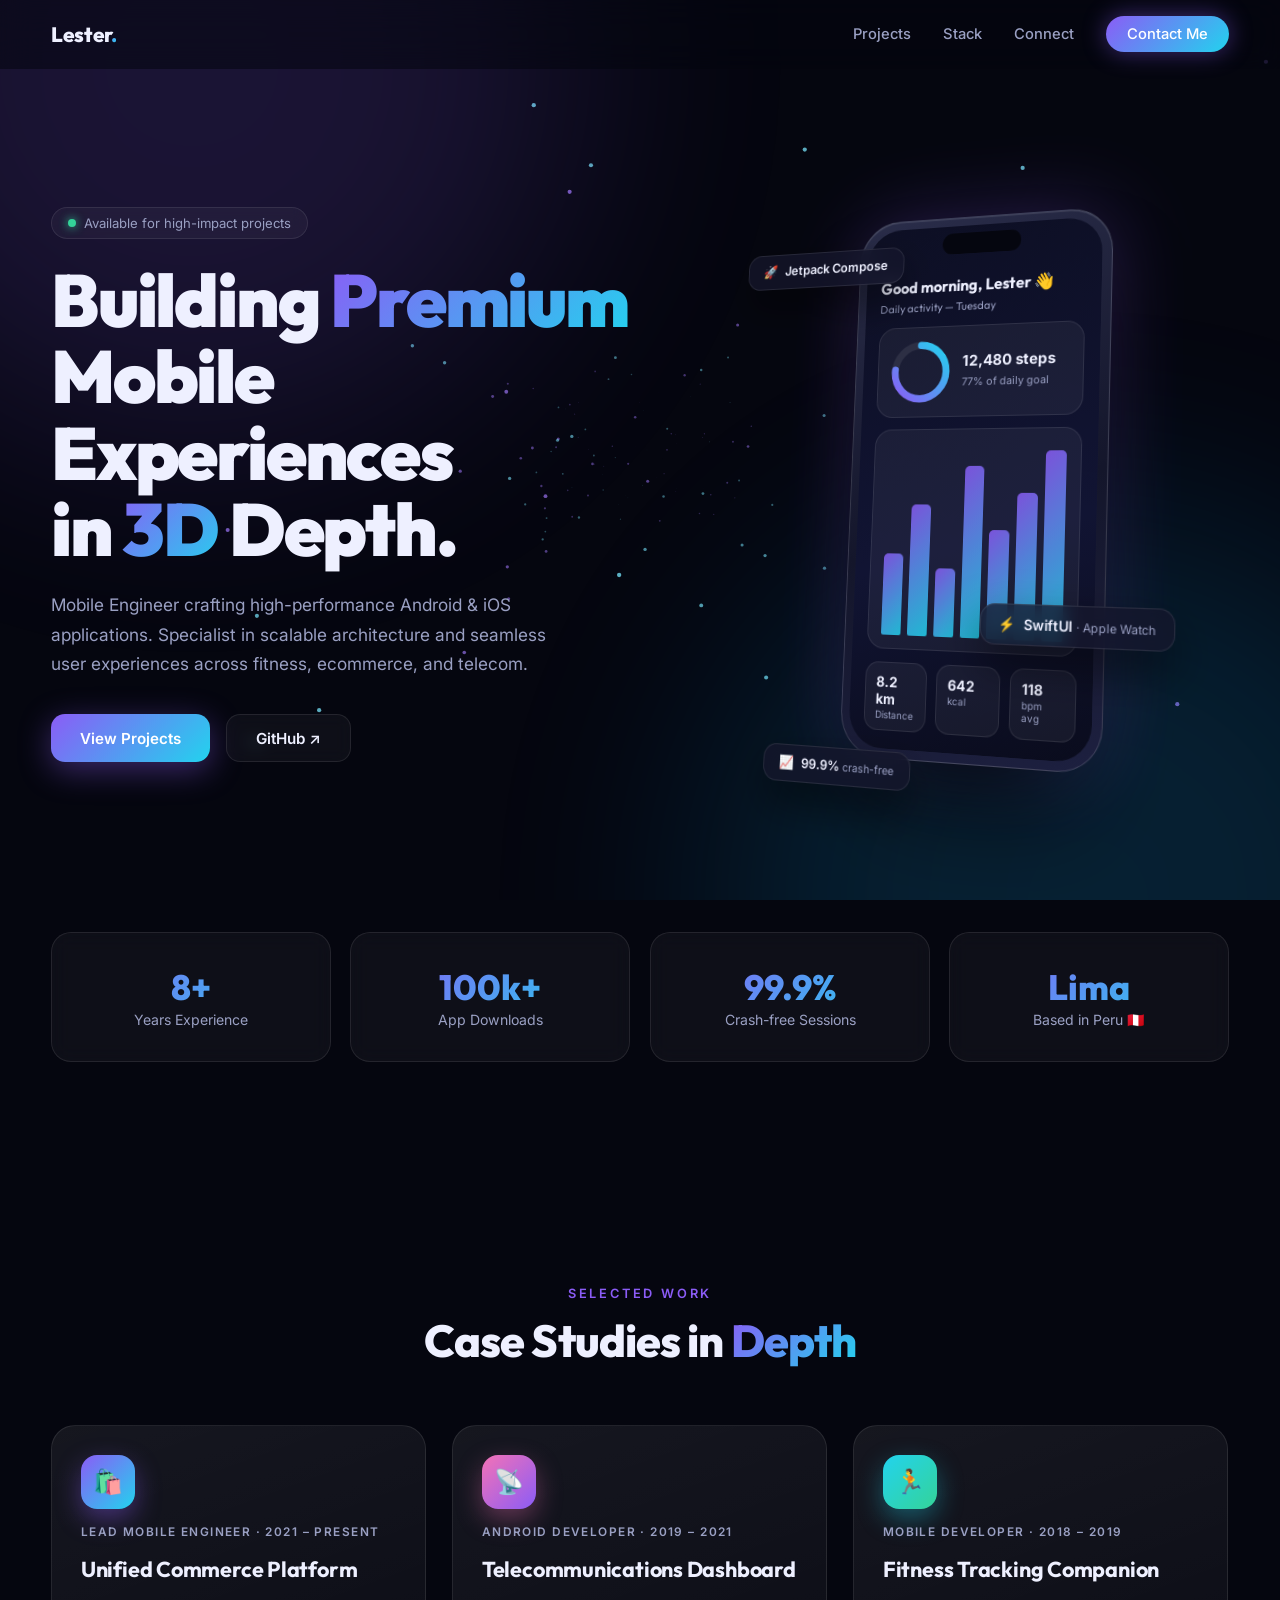
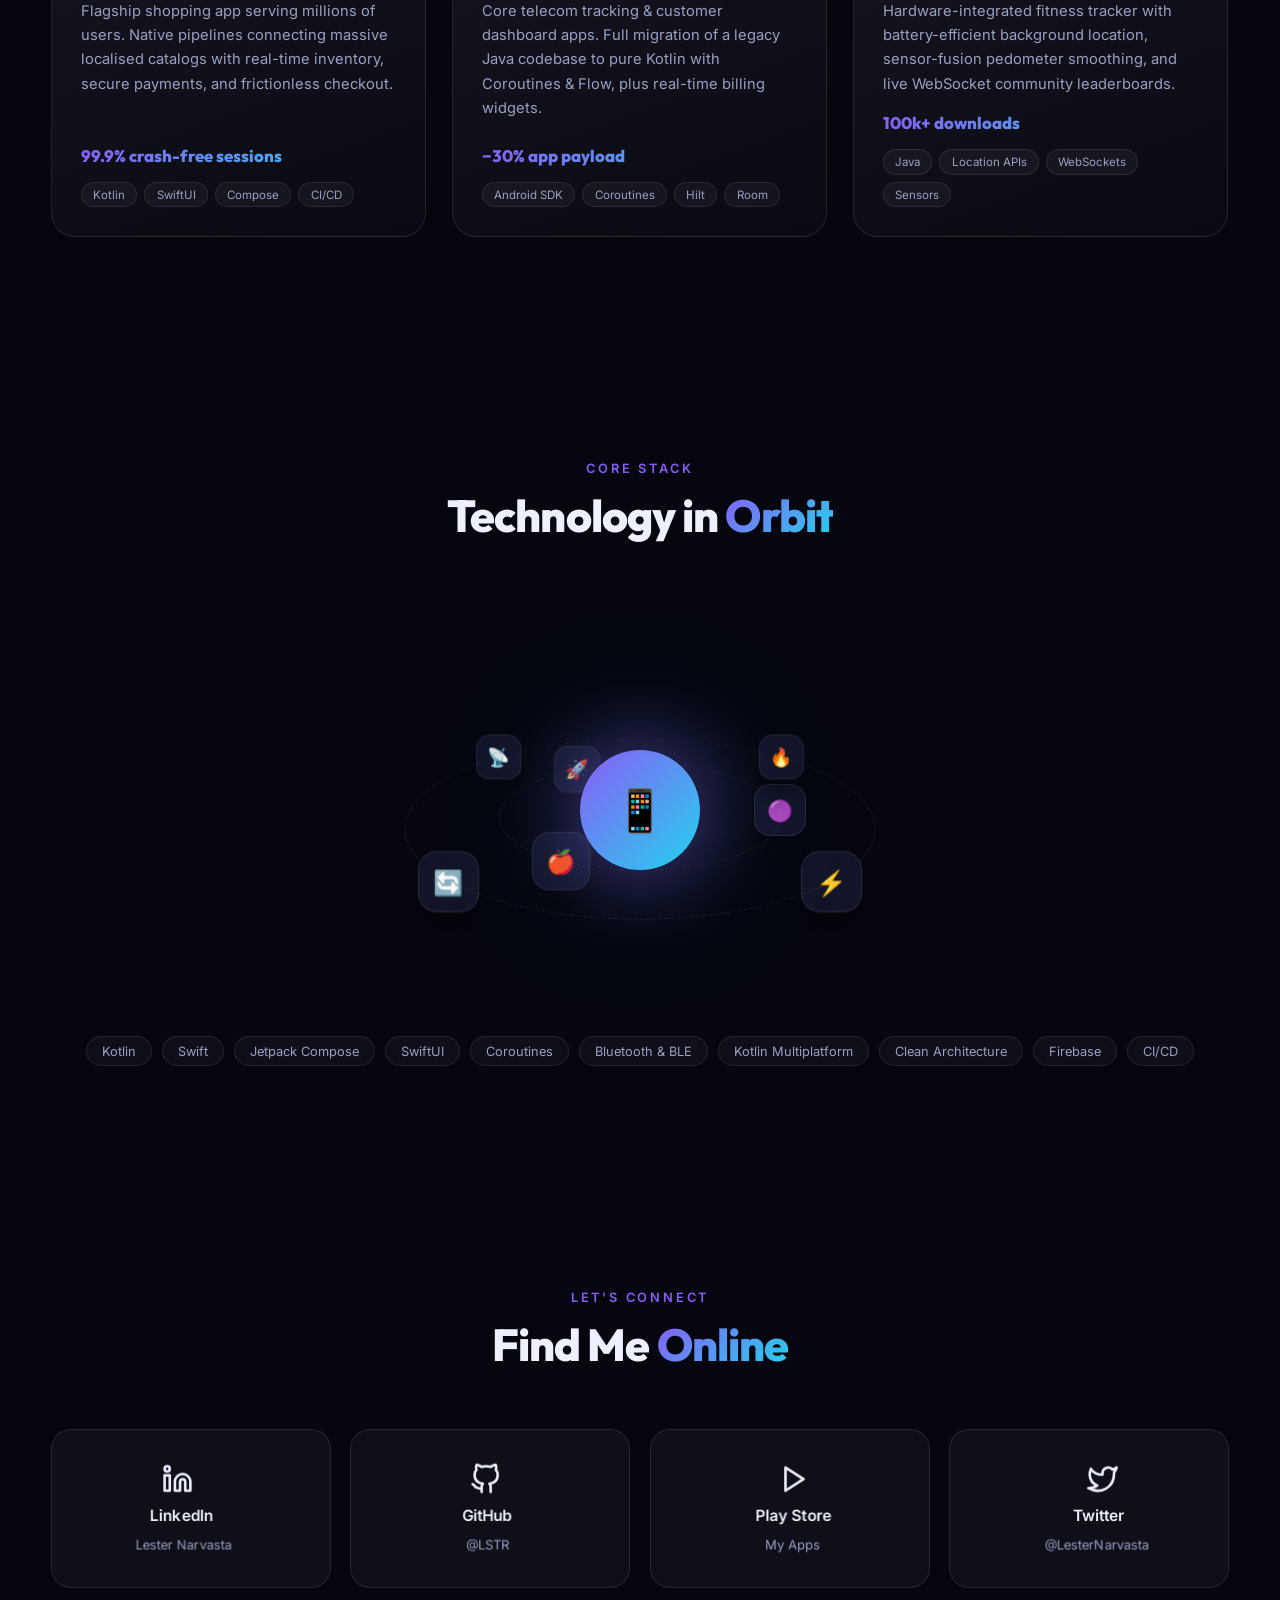
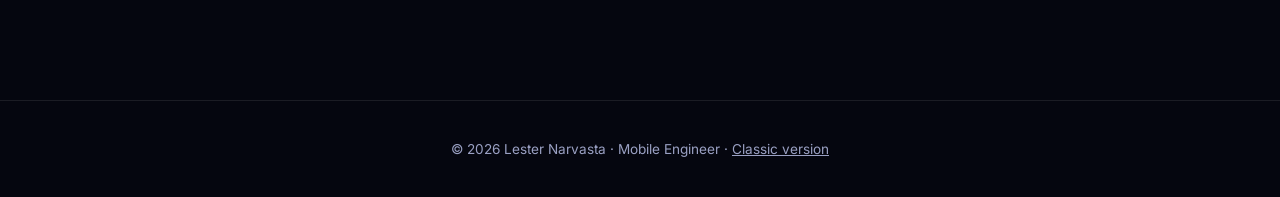
==== index-3d.html @ 974af77c "add 3d option" ====
<!DOCTYPE html>
<html lang="en">
<head>
  <meta charset="UTF-8">
  <meta name="viewport" content="width=device-width, initial-scale=1.0">
  <title>Lester Narvasta | Mobile Engineer — 3D Experience</title>
  <meta name="description" content="Mobile Software Engineer specializing in high-performance Android & iOS applications — Kotlin, Swift, Compose, SwiftUI.">
  <meta name="author" content="Lester Narvasta">

  <link rel="preconnect" href="https://fonts.googleapis.com">
  <link rel="preconnect" href="https://fonts.gstatic.com" crossorigin>
  <link href="https://fonts.googleapis.com/css2?family=Inter:wght@300;400;500;600&family=Outfit:wght@400;600;700;800;900&display=swap" rel="stylesheet">
  <link rel="icon" href="data:image/svg+xml,<svg xmlns=%22http://www.w3.org/2000/svg%22 viewBox=%220 0 100 100%22><text y=%22.9em%22 font-size=%2290%22>📱</text></svg>">

  <meta property="og:title" content="Lester Narvasta | Mobile Engineer — 3D Experience">
  <meta property="og:description" content="Mobile Software Engineer with 8+ years building high-performance Android & iOS applications.">
  <meta property="og:type" content="website">
  <meta property="og:url" content="https://lester.is-a.dev/index-3d.html">

  <!-- Set js-ready immediately: reveal elements are only hidden when JS is confirmed running -->
  <script>document.documentElement.classList.add('js-ready');</script>

  <style>
    /* ═══════════════ TOKENS ═══════════════ */
    :root {
      --bg: #05060f;
      --bg-2: #0a0c1d;
      --surface: rgba(255, 255, 255, 0.04);
      --surface-2: rgba(255, 255, 255, 0.07);
      --border: rgba(255, 255, 255, 0.09);
      --text: #eef0ff;
      --text-dim: #9aa0c3;
      --violet: #8b5cf6;
      --cyan: #22d3ee;
      --pink: #f472b6;
      --grad: linear-gradient(135deg, #8b5cf6 0%, #22d3ee 100%);
      --grad-warm: linear-gradient(135deg, #f472b6 0%, #8b5cf6 100%);
      --font-display: 'Outfit', sans-serif;
      --font-body: 'Inter', sans-serif;
      --ease-out: cubic-bezier(0.22, 1, 0.36, 1);
    }

    * { margin: 0; padding: 0; box-sizing: border-box; }

    html { scroll-behavior: smooth; }

    body {
      background: var(--bg);
      color: var(--text);
      font-family: var(--font-body);
      overflow-x: hidden;
      -webkit-font-smoothing: antialiased;
    }

    ::selection { background: rgba(139, 92, 246, 0.4); }

    .container { width: min(1180px, 92%); margin-inline: auto; }

    /* ═══════════════ STARFIELD CANVAS ═══════════════ */
    #starfield {
      position: fixed;
      inset: 0;
      z-index: 0;
      pointer-events: none;
    }

    /* Aurora glow blobs behind everything */
    .aurora {
      position: fixed;
      inset: 0;
      z-index: 0;
      overflow: hidden;
      pointer-events: none;
    }
    .aurora::before, .aurora::after {
      content: '';
      position: absolute;
      width: 60vmax; height: 60vmax;
      border-radius: 50%;
      filter: blur(120px);
      opacity: 0.16;
      animation: drift 26s ease-in-out infinite alternate;
    }
    .aurora::before {
      background: #8b5cf6;
      top: -25vmax; left: -15vmax;
    }
    .aurora::after {
      background: #0ea5e9;
      bottom: -30vmax; right: -15vmax;
      animation-delay: -13s;
    }
    @keyframes drift {
      from { transform: translate3d(0, 0, 0) scale(1); }
      to   { transform: translate3d(8vmax, 6vmax, 0) scale(1.15); }
    }

    main, header, footer { position: relative; z-index: 1; }

    /* ═══════════════ NAV ═══════════════ */
    .nav {
      position: fixed;
      top: 0; left: 0; right: 0;
      z-index: 50;
      backdrop-filter: blur(16px);
      -webkit-backdrop-filter: blur(16px);
      background: rgba(5, 6, 15, 0.55);
      border-bottom: 1px solid transparent;
      transition: border-color 0.4s;
    }
    .nav.scrolled { border-bottom-color: var(--border); }
    .nav-inner {
      display: flex;
      align-items: center;
      justify-content: space-between;
      height: 68px;
    }
    .logo {
      font-family: var(--font-display);
      font-weight: 800;
      font-size: 1.3rem;
      color: var(--text);
      text-decoration: none;
      letter-spacing: -0.02em;
    }
    .logo span {
      background: var(--grad);
      -webkit-background-clip: text;
      background-clip: text;
      -webkit-text-fill-color: transparent;
    }
    .nav-links { display: flex; gap: 2rem; align-items: center; }
    .nav-links a {
      color: var(--text-dim);
      text-decoration: none;
      font-size: 0.92rem;
      font-weight: 500;
      transition: color 0.25s;
    }
    .nav-links a:hover { color: var(--text); }
    .nav-cta {
      padding: 0.55rem 1.3rem;
      border-radius: 99px;
      background: var(--grad);
      color: #fff !important;
      font-weight: 600;
      box-shadow: 0 0 24px rgba(139, 92, 246, 0.45);
      transition: transform 0.25s var(--ease-out), box-shadow 0.25s;
    }
    .nav-cta:hover {
      transform: translateY(-2px);
      box-shadow: 0 0 36px rgba(139, 92, 246, 0.65);
    }
    @media (max-width: 720px) {
      .nav-links a:not(.nav-cta) { display: none; }
    }

    /* ═══════════════ HERO ═══════════════ */
    .hero {
      min-height: 100svh;
      display: flex;
      align-items: center;
      padding-top: 68px;
      perspective: 1400px;
    }
    .hero-inner {
      display: grid;
      grid-template-columns: 1.1fr 0.9fr;
      gap: 3rem;
      align-items: center;
    }
    .badge {
      display: inline-flex;
      align-items: center;
      gap: 0.5rem;
      padding: 0.45rem 1rem;
      border-radius: 99px;
      border: 1px solid var(--border);
      background: var(--surface);
      font-size: 0.82rem;
      color: var(--text-dim);
      margin-bottom: 1.4rem;
      backdrop-filter: blur(8px);
    }
    .badge .dot {
      width: 8px; height: 8px;
      border-radius: 50%;
      background: #34d399;
      box-shadow: 0 0 10px #34d399;
      animation: pulse 2s infinite;
    }
    @keyframes pulse {
      0%, 100% { opacity: 1; }
      50% { opacity: 0.4; }
    }
    .hero h1 {
      font-family: var(--font-display);
      font-size: clamp(2.1rem, 6vw, 4.6rem);
      font-weight: 900;
      line-height: 1.04;
      letter-spacing: -0.03em;
      margin-bottom: 1.4rem;
    }
    .grad-text {
      background: var(--grad);
      -webkit-background-clip: text;
      background-clip: text;
      -webkit-text-fill-color: transparent;
    }
    .hero p.lede {
      color: var(--text-dim);
      font-size: 1.08rem;
      line-height: 1.7;
      max-width: 46ch;
      margin-bottom: 2.2rem;
    }
    .hero-actions { display: flex; gap: 1rem; flex-wrap: wrap; }
    .btn {
      display: inline-flex;
      align-items: center;
      gap: 0.5rem;
      padding: 0.85rem 1.8rem;
      border-radius: 14px;
      font-weight: 600;
      font-size: 0.95rem;
      text-decoration: none;
      transition: transform 0.3s var(--ease-out), box-shadow 0.3s;
      will-change: transform;
    }
    .btn-grad {
      background: var(--grad);
      color: #fff;
      box-shadow: 0 8px 32px rgba(139, 92, 246, 0.4);
    }
    .btn-grad:hover { transform: translateY(-3px) scale(1.02); box-shadow: 0 14px 44px rgba(139, 92, 246, 0.55); }
    .btn-ghost {
      border: 1px solid var(--border);
      background: var(--surface);
      color: var(--text);
      backdrop-filter: blur(8px);
    }
    .btn-ghost:hover { transform: translateY(-3px); background: var(--surface-2); }

    /* hero text gets subtle parallax via JS (transform) */
    .hero-text { will-change: transform; }

    /* ═══════════════ 3D PHONE ═══════════════ */
    .phone-stage {
      display: grid;
      place-items: center;
      perspective: 1200px;
    }
    .phone {
      position: relative;
      width: 270px;
      height: 552px;
      transform-style: preserve-3d;
      transform: rotateY(-18deg) rotateX(6deg);
      transition: transform 0.18s ease-out;
      animation: float 6s ease-in-out infinite;
      will-change: transform;
    }
    @keyframes float {
      0%, 100% { translate: 0 0; }
      50% { translate: 0 -16px; }
    }
    .phone-body {
      position: absolute;
      inset: 0;
      border-radius: 44px;
      background: linear-gradient(160deg, #2a2d4a, #14162b 55%, #1d2040);
      border: 1px solid rgba(255, 255, 255, 0.14);
      box-shadow:
        0 60px 100px -30px rgba(0, 0, 0, 0.8),
        0 0 80px rgba(139, 92, 246, 0.25),
        inset 0 1px 1px rgba(255, 255, 255, 0.12);
      transform: translateZ(0px);
    }
    .phone-screen {
      position: absolute;
      inset: 10px;
      border-radius: 36px;
      background: linear-gradient(165deg, #0d0f24 0%, #111433 60%, #0a0c1d 100%);
      overflow: hidden;
      transform: translateZ(2px);
      display: flex;
      flex-direction: column;
      padding: 1.1rem 1rem;
      gap: 0.8rem;
    }
    .phone-notch {
      position: absolute;
      top: 18px; left: 50%;
      width: 84px; height: 22px;
      transform: translateX(-50%) translateZ(4px);
      border-radius: 12px;
      background: #05060f;
      z-index: 2;
    }
    /* floating glass chips around the phone, at different Z depths */
    .chip3d {
      position: absolute;
      padding: 0.6rem 1rem;
      border-radius: 14px;
      background: rgba(20, 22, 43, 0.75);
      border: 1px solid var(--border);
      backdrop-filter: blur(10px);
      font-size: 0.8rem;
      font-weight: 600;
      display: flex;
      align-items: center;
      gap: 0.5rem;
      white-space: nowrap;
      box-shadow: 0 18px 40px rgba(0, 0, 0, 0.5);
      animation: float 7s ease-in-out infinite;
    }
    .chip3d small { color: var(--text-dim); font-weight: 400; }
    .chip-1 { top: 9%; left: -34%; transform: translateZ(70px); animation-delay: -1.5s; }
    .chip-2 { bottom: 22%; right: -30%; transform: translateZ(95px); animation-delay: -3.2s; }
    .chip-3 { bottom: -4%; left: -22%; transform: translateZ(50px); animation-delay: -5s; }

    /* mini UI inside the screen */
    .mini-greet { margin-top: 34px; font-family: var(--font-display); }
    .mini-greet b { font-size: 1.02rem; display: block; }
    .mini-greet span { font-size: 0.72rem; color: var(--text-dim); }
    .mini-ring-card {
      border-radius: 18px;
      background: rgba(255, 255, 255, 0.05);
      border: 1px solid var(--border);
      padding: 0.85rem;
      display: flex;
      align-items: center;
      gap: 0.85rem;
    }
    .mini-ring { width: 64px; height: 64px; flex: none; }
    .mini-ring circle { fill: none; stroke-width: 7; stroke-linecap: round; }
    .ring-track { stroke: rgba(255, 255, 255, 0.08); }
    .ring-val {
      stroke: url(#ringGrad);
      stroke-dasharray: 163;
      stroke-dashoffset: 163;
      transform: rotate(-90deg);
      transform-origin: center;
      animation: ring-in 1.8s var(--ease-out) 0.6s forwards;
    }
    @keyframes ring-in { to { stroke-dashoffset: 38; } }
    .mini-ring-meta b { display: block; font-size: 0.95rem; }
    .mini-ring-meta span { font-size: 0.68rem; color: var(--text-dim); }
    .mini-bars {
      flex: 1;
      border-radius: 18px;
      background: rgba(255, 255, 255, 0.05);
      border: 1px solid var(--border);
      padding: 0.85rem;
      display: flex;
      align-items: flex-end;
      gap: 7px;
    }
    .mini-bars i {
      flex: 1;
      border-radius: 5px 5px 2px 2px;
      background: var(--grad);
      opacity: 0.85;
      animation: bar-in 1.2s var(--ease-out) backwards;
    }
    @keyframes bar-in { from { height: 6% !important; } }
    .mini-row { display: flex; gap: 0.6rem; }
    .mini-pill {
      flex: 1;
      border-radius: 14px;
      background: rgba(255, 255, 255, 0.05);
      border: 1px solid var(--border);
      padding: 0.6rem 0.7rem;
      font-size: 0.62rem;
      color: var(--text-dim);
    }
    .mini-pill b { display: block; color: var(--text); font-size: 0.88rem; margin-bottom: 1px; }

    /* ═══════════════ SECTIONS ═══════════════ */
    .section { padding: 7rem 0; }
    .section-head { text-align: center; margin-bottom: 3.5rem; }
    .section-head .kicker {
      font-size: 0.8rem;
      letter-spacing: 0.22em;
      text-transform: uppercase;
      color: var(--violet);
      font-weight: 600;
      margin-bottom: 0.7rem;
    }
    .section-head h2 {
      font-family: var(--font-display);
      font-size: clamp(1.9rem, 4vw, 2.8rem);
      font-weight: 800;
      letter-spacing: -0.02em;
    }

    /* ═══════════════ STATS STRIP ═══════════════ */
    .stats-strip {
      display: grid;
      grid-template-columns: repeat(4, 1fr);
      gap: 1.2rem;
      perspective: 900px;
    }
    .stat {
      text-align: center;
      padding: 2rem 1rem;
      border-radius: 20px;
      background: var(--surface);
      border: 1px solid var(--border);
      backdrop-filter: blur(10px);
      transform-style: preserve-3d;
      transition: transform 0.15s ease-out;
      will-change: transform;
    }
    .stat b {
      font-family: var(--font-display);
      font-size: 2.2rem;
      font-weight: 800;
      display: block;
      background: var(--grad);
      -webkit-background-clip: text;
      background-clip: text;
      -webkit-text-fill-color: transparent;
    }
    .stat span { color: var(--text-dim); font-size: 0.88rem; }

    /* ═══════════════ PROJECT CARDS (3D TILT) ═══════════════ */
    .projects-grid {
      display: grid;
      grid-template-columns: repeat(3, 1fr);
      gap: 1.6rem;
      perspective: 1600px;
    }
    .pcard {
      position: relative;
      border-radius: 24px;
      background: linear-gradient(160deg, rgba(255,255,255,0.07), rgba(255,255,255,0.02));
      border: 1px solid var(--border);
      padding: 1.8rem;
      transform-style: preserve-3d;
      transition: transform 0.15s ease-out, box-shadow 0.3s;
      will-change: transform;
      overflow: hidden;
      display: flex;
      flex-direction: column;
      gap: 1rem;
    }
    .pcard:hover { box-shadow: 0 40px 80px -30px rgba(0, 0, 0, 0.7), 0 0 50px rgba(139, 92, 246, 0.12); }
    /* glare layer */
    .pcard .glare {
      position: absolute;
      inset: 0;
      pointer-events: none;
      background: radial-gradient(420px circle at var(--gx, 50%) var(--gy, 50%), rgba(255, 255, 255, 0.14), transparent 45%);
      opacity: 0;
      transition: opacity 0.3s;
    }
    .pcard:hover .glare { opacity: 1; }
    /* inner elements pop out in Z */
    .pcard > * { transform: translateZ(30px); }
    .pcard .picon {
      width: 54px; height: 54px;
      border-radius: 16px;
      display: grid;
      place-items: center;
      font-size: 1.5rem;
      background: var(--grad);
      box-shadow: 0 10px 26px rgba(139, 92, 246, 0.4);
      transform: translateZ(55px);
    }
    .pcard.warm .picon { background: var(--grad-warm); box-shadow: 0 10px 26px rgba(244, 114, 182, 0.35); }
    .pcard.cool .picon { background: linear-gradient(135deg, #22d3ee, #34d399); box-shadow: 0 10px 26px rgba(34, 211, 238, 0.35); }
    .pcard .prole {
      font-size: 0.74rem;
      letter-spacing: 0.12em;
      text-transform: uppercase;
      color: var(--text-dim);
      font-weight: 600;
    }
    .pcard h3 {
      font-family: var(--font-display);
      font-size: 1.35rem;
      font-weight: 700;
      letter-spacing: -0.01em;
    }
    .pcard p { color: var(--text-dim); font-size: 0.92rem; line-height: 1.65; flex: 1; }
    .pcard .pmetric {
      font-family: var(--font-display);
      font-weight: 800;
      font-size: 1.05rem;
      background: var(--grad);
      -webkit-background-clip: text;
      background-clip: text;
      -webkit-text-fill-color: transparent;
    }
    .ptags { display: flex; flex-wrap: wrap; gap: 0.45rem; }
    .ptags span {
      font-size: 0.72rem;
      padding: 0.3rem 0.7rem;
      border-radius: 99px;
      border: 1px solid var(--border);
      background: rgba(255, 255, 255, 0.04);
      color: var(--text-dim);
    }

    /* ═══════════════ TECH ORBIT ═══════════════ */
    .orbit-wrap {
      position: relative;
      height: 420px;
      display: grid;
      place-items: center;
      perspective: 1000px;
    }
    .orbit-core {
      width: 120px; height: 120px;
      border-radius: 50%;
      background: var(--grad);
      display: grid;
      place-items: center;
      font-size: 2.6rem;
      box-shadow: 0 0 80px rgba(139, 92, 246, 0.55), 0 0 160px rgba(34, 211, 238, 0.25);
      z-index: 2;
    }
    .orbit-ring {
      position: absolute;
      border: 1px dashed rgba(255, 255, 255, 0.12);
      border-radius: 50%;
      transform-style: preserve-3d;
      transform: rotateX(68deg);
    }
    .orbit-ring.r1 { width: 280px; height: 280px; animation: orbit-spin 18s linear infinite; }
    .orbit-ring.r2 { width: 460px; height: 460px; animation: orbit-spin 30s linear infinite reverse; }
    @keyframes orbit-spin {
      from { transform: rotateX(68deg) rotateZ(0deg); }
      to   { transform: rotateX(68deg) rotateZ(360deg); }
    }
    .orbit-ring .sat {
      position: absolute;
      top: 50%; left: 50%;
      width: 52px; height: 52px;
      margin: -26px;
      border-radius: 16px;
      background: rgba(20, 22, 43, 0.9);
      border: 1px solid var(--border);
      display: grid;
      place-items: center;
      font-size: 1.3rem;
      box-shadow: 0 14px 30px rgba(0, 0, 0, 0.5);
    }
    /* counter-rotate satellites so icons stay upright-ish; positions on circle */
    .r1 .sat:nth-child(1) { transform: rotateZ(0deg)   translateX(140px) rotateZ(0deg)    rotateX(-68deg); }
    .r1 .sat:nth-child(2) { transform: rotateZ(120deg) translateX(140px) rotateZ(-120deg) rotateX(-68deg); }
    .r1 .sat:nth-child(3) { transform: rotateZ(240deg) translateX(140px) rotateZ(-240deg) rotateX(-68deg); }
    .r2 .sat:nth-child(1) { transform: rotateZ(45deg)  translateX(230px) rotateZ(-45deg)  rotateX(-68deg); }
    .r2 .sat:nth-child(2) { transform: rotateZ(135deg) translateX(230px) rotateZ(-135deg) rotateX(-68deg); }
    .r2 .sat:nth-child(3) { transform: rotateZ(225deg) translateX(230px) rotateZ(-225deg) rotateX(-68deg); }
    .r2 .sat:nth-child(4) { transform: rotateZ(315deg) translateX(230px) rotateZ(-315deg) rotateX(-68deg); }
    .orbit-labels {
      display: flex;
      justify-content: center;
      flex-wrap: wrap;
      gap: 0.6rem;
      margin-top: 1rem;
    }
    .orbit-labels span {
      font-size: 0.8rem;
      padding: 0.4rem 0.95rem;
      border-radius: 99px;
      border: 1px solid var(--border);
      background: var(--surface);
      color: var(--text-dim);
    }

    /* ═══════════════ CONNECT ═══════════════ */
    .connect-grid {
      display: grid;
      grid-template-columns: repeat(4, 1fr);
      gap: 1.2rem;
      perspective: 1200px;
    }
    .ccard {
      display: flex;
      flex-direction: column;
      align-items: center;
      gap: 0.7rem;
      padding: 2.2rem 1rem;
      border-radius: 20px;
      background: var(--surface);
      border: 1px solid var(--border);
      text-decoration: none;
      color: var(--text);
      transform-style: preserve-3d;
      transition: transform 0.15s ease-out, border-color 0.3s, box-shadow 0.3s;
      will-change: transform;
    }
    .ccard:hover { border-color: rgba(139, 92, 246, 0.5); box-shadow: 0 30px 60px -20px rgba(0,0,0,0.6), 0 0 40px rgba(139,92,246,0.15); }
    .ccard svg { width: 30px; height: 30px; stroke: var(--text); transform: translateZ(35px); }
    .ccard b { font-weight: 600; font-size: 0.95rem; transform: translateZ(25px); }
    .ccard span { color: var(--text-dim); font-size: 0.8rem; transform: translateZ(20px); }

    /* ═══════════════ FOOTER ═══════════════ */
    footer {
      border-top: 1px solid var(--border);
      padding: 2.5rem 0;
      text-align: center;
      color: var(--text-dim);
      font-size: 0.85rem;
    }
    footer a { color: var(--text-dim); }

    /* ═══════════════ REVEAL ON SCROLL ═══════════════
       Animations (not transitions) so they never fight the tilt transforms,
       and content stays visible if JS never runs (no-JS fallback). */
    html.js-ready .reveal:not(.in) { opacity: 0; }
    .reveal.in {
      animation: rv-up 0.9s var(--ease-out) backwards;
      animation-delay: var(--d, 0s);
    }
    .reveal.rv-zoom.in  { animation-name: rv-zoom; }
    .reveal.rv-left.in  { animation-name: rv-left; }
    .reveal.rv-right.in { animation-name: rv-right; }
    .reveal.rv-flip.in  { animation-name: rv-flip; }

    @keyframes rv-up {
      from { opacity: 0; transform: translateY(44px); filter: blur(8px); }
      to   { opacity: 1; transform: translateY(0);    filter: blur(0); }
    }
    @keyframes rv-zoom {
      from { opacity: 0; transform: scale(0.85) translateY(24px); filter: blur(6px); }
      to   { opacity: 1; transform: scale(1) translateY(0);       filter: blur(0); }
    }
    @keyframes rv-left {
      from { opacity: 0; transform: translateX(-64px) rotateY(10deg); }
      to   { opacity: 1; transform: translateX(0) rotateY(0); }
    }
    @keyframes rv-right {
      from { opacity: 0; transform: translateX(64px) rotateY(-10deg); }
      to   { opacity: 1; transform: translateX(0) rotateY(0); }
    }
    @keyframes rv-flip {
      from { opacity: 0; transform: perspective(900px) rotateX(24deg) translateY(48px) scale(0.94); filter: blur(5px); }
      to   { opacity: 1; transform: perspective(900px) rotateX(0) translateY(0) scale(1); filter: blur(0); }
    }

    /* ═══════════════ RESPONSIVE ═══════════════ */
    @media (max-width: 980px) {
      .hero-inner { grid-template-columns: 1fr; text-align: center; }
      .hero p.lede { margin-inline: auto; }
      .hero-actions { justify-content: center; }
      .phone-stage { order: -1; margin-top: 2rem; }
      .phone { width: 220px; height: 450px; }
      .chip-1 { left: -18%; } .chip-2 { right: -14%; } .chip-3 { left: -10%; }
      .stats-strip { grid-template-columns: repeat(2, 1fr); }
      .projects-grid { grid-template-columns: 1fr; max-width: 460px; margin-inline: auto; }
      .connect-grid { grid-template-columns: repeat(2, 1fr); }
      .orbit-wrap { transform: scale(0.72); height: 340px; }
    }
    @media (max-width: 540px) {
      /* let the headline wrap naturally on narrow screens */
      .hero h1 br { display: none; }
    }

    /* Respect users who prefer less motion */
    @media (prefers-reduced-motion: reduce) {
      *, *::before, *::after { animation: none !important; transition: none !important; }
      html { scroll-behavior: auto; }
      html.js-ready .reveal { opacity: 1 !important; transform: none; }
    }
  </style>
</head>
<body>

  <canvas id="starfield" aria-hidden="true"></canvas>
  <div class="aurora" aria-hidden="true"></div>

  <!-- ═══════════════ NAV ═══════════════ -->
  <header class="nav" id="nav">
    <div class="container nav-inner">
      <a href="#home" class="logo">Lester<span>.</span></a>
      <nav class="nav-links" aria-label="Main navigation">
        <a href="#projects">Projects</a>
        <a href="#stack">Stack</a>
        <a href="#connect">Connect</a>
        <a href="#connect" class="nav-cta">Contact Me</a>
      </nav>
    </div>
  </header>

  <main>

    <!-- ═══════════════ HERO ═══════════════ -->
    <section class="hero" id="home">
      <div class="container hero-inner">

        <div class="hero-text" id="hero-text">
          <div class="badge reveal" style="--d: 0s;"><span class="dot"></span> Available for high-impact projects</div>
          <h1 class="reveal" style="--d: 0.1s;">
            Building <span class="grad-text">Premium</span><br>
            Mobile Experiences<br>
            in <span class="grad-text">3D</span> Depth.
          </h1>
          <p class="lede reveal" style="--d: 0.22s;">
            Mobile Engineer crafting high-performance Android &amp; iOS applications.
            Specialist in scalable architecture and seamless user experiences across
            fitness, ecommerce, and telecom.
          </p>
          <div class="hero-actions reveal" style="--d: 0.34s;">
            <a href="#projects" class="btn btn-grad">View Projects</a>
            <a href="https://github.com/LSTR" target="_blank" rel="noopener" class="btn btn-ghost">GitHub ↗</a>
          </div>
        </div>

        <!-- 3D phone -->
        <div class="phone-stage reveal rv-zoom" style="--d: 0.3s;" id="phone-stage">
          <div class="phone" id="phone">
            <div class="phone-body"></div>
            <div class="phone-notch"></div>
            <div class="phone-screen">
              <div class="mini-greet">
                <b>Good morning, Lester 👋</b>
                <span>Daily activity — Tuesday</span>
              </div>
              <div class="mini-ring-card">
                <svg class="mini-ring" viewBox="0 0 60 60">
                  <defs>
                    <linearGradient id="ringGrad" x1="0" y1="0" x2="1" y2="1">
                      <stop offset="0%" stop-color="#8b5cf6"/>
                      <stop offset="100%" stop-color="#22d3ee"/>
                    </linearGradient>
                  </defs>
                  <circle class="ring-track" cx="30" cy="30" r="26"/>
                  <circle class="ring-val" cx="30" cy="30" r="26"/>
                </svg>
                <div class="mini-ring-meta">
                  <b>12,480 steps</b>
                  <span>77% of daily goal</span>
                </div>
              </div>
              <div class="mini-bars" aria-hidden="true">
                <i style="height: 42%; animation-delay: 0.7s;"></i>
                <i style="height: 68%; animation-delay: 0.8s;"></i>
                <i style="height: 35%; animation-delay: 0.9s;"></i>
                <i style="height: 88%; animation-delay: 1.0s;"></i>
                <i style="height: 55%; animation-delay: 1.1s;"></i>
                <i style="height: 74%; animation-delay: 1.2s;"></i>
                <i style="height: 96%; animation-delay: 1.3s;"></i>
              </div>
              <div class="mini-row">
                <div class="mini-pill"><b>8.2 km</b> Distance</div>
                <div class="mini-pill"><b>642</b> kcal</div>
                <div class="mini-pill"><b>118</b> bpm avg</div>
              </div>
            </div>

            <!-- floating chips at different depths -->
            <div class="chip3d chip-1">🚀 <span>Jetpack Compose</span></div>
            <div class="chip3d chip-2">⚡ <span>SwiftUI <small>· Apple Watch</small></span></div>
            <div class="chip3d chip-3">📈 <span>99.9% <small>crash-free</small></span></div>
          </div>
        </div>

      </div>
    </section>

    <!-- ═══════════════ STATS ═══════════════ -->
    <section class="section" style="padding-top: 2rem;">
      <div class="container">
        <div class="stats-strip">
          <div class="stat reveal rv-zoom tilt" style="--d: 0s;"><b>8+</b><span>Years Experience</span></div>
          <div class="stat reveal rv-zoom tilt" style="--d: 0.08s;"><b>100k+</b><span>App Downloads</span></div>
          <div class="stat reveal rv-zoom tilt" style="--d: 0.16s;"><b>99.9%</b><span>Crash-free Sessions</span></div>
          <div class="stat reveal rv-zoom tilt" style="--d: 0.24s;"><b>Lima</b><span>Based in Peru 🇵🇪</span></div>
        </div>
      </div>
    </section>

    <!-- ═══════════════ PROJECTS ═══════════════ -->
    <section class="section" id="projects">
      <div class="container">
        <div class="section-head reveal">
          <div class="kicker">Selected Work</div>
          <h2>Case Studies in <span class="grad-text">Depth</span></h2>
        </div>

        <div class="projects-grid">

          <article class="pcard tilt reveal rv-left" style="--d: 0s;">
            <div class="glare"></div>
            <div class="picon">🛍️</div>
            <div class="prole">Lead Mobile Engineer · 2021 – Present</div>
            <h3>Unified Commerce Platform</h3>
            <p>
              Flagship shopping app serving millions of users. Native pipelines
              connecting massive localised catalogs with real-time inventory,
              secure payments, and frictionless checkout.
            </p>
            <div class="pmetric">99.9% crash-free sessions</div>
            <div class="ptags">
              <span>Kotlin</span><span>SwiftUI</span><span>Compose</span><span>CI/CD</span>
            </div>
          </article>

          <article class="pcard warm tilt reveal rv-flip" style="--d: 0.12s;">
            <div class="glare"></div>
            <div class="picon">📡</div>
            <div class="prole">Android Developer · 2019 – 2021</div>
            <h3>Telecommunications Dashboard</h3>
            <p>
              Core telecom tracking &amp; customer dashboard apps. Full migration of a
              legacy Java codebase to pure Kotlin with Coroutines &amp; Flow, plus
              real-time billing widgets.
            </p>
            <div class="pmetric">−30% app payload</div>
            <div class="ptags">
              <span>Android SDK</span><span>Coroutines</span><span>Hilt</span><span>Room</span>
            </div>
          </article>

          <article class="pcard cool tilt reveal rv-right" style="--d: 0.24s;">
            <div class="glare"></div>
            <div class="picon">🏃</div>
            <div class="prole">Mobile Developer · 2018 – 2019</div>
            <h3>Fitness Tracking Companion</h3>
            <p>
              Hardware-integrated fitness tracker with battery-efficient background
              location, sensor-fusion pedometer smoothing, and live WebSocket
              community leaderboards.
            </p>
            <div class="pmetric">100k+ downloads</div>
            <div class="ptags">
              <span>Java</span><span>Location APIs</span><span>WebSockets</span><span>Sensors</span>
            </div>
          </article>

        </div>
      </div>
    </section>

    <!-- ═══════════════ TECH ORBIT ═══════════════ -->
    <section class="section" id="stack">
      <div class="container">
        <div class="section-head reveal">
          <div class="kicker">Core Stack</div>
          <h2>Technology in <span class="grad-text">Orbit</span></h2>
        </div>

        <div class="orbit-wrap reveal rv-zoom" aria-hidden="true">
          <div class="orbit-core">📱</div>
          <div class="orbit-ring r1">
            <div class="sat">🟣</div>
            <div class="sat">🍎</div>
            <div class="sat">🚀</div>
          </div>
          <div class="orbit-ring r2">
            <div class="sat">⚡</div>
            <div class="sat">🔄</div>
            <div class="sat">📡</div>
            <div class="sat">🔥</div>
          </div>
        </div>

        <div class="orbit-labels reveal" style="--d: 0.15s;">
          <span>Kotlin</span><span>Swift</span><span>Jetpack Compose</span><span>SwiftUI</span>
          <span>Coroutines</span><span>Bluetooth &amp; BLE</span><span>Kotlin Multiplatform</span>
          <span>Clean Architecture</span><span>Firebase</span><span>CI/CD</span>
        </div>
      </div>
    </section>

    <!-- ═══════════════ CONNECT ═══════════════ -->
    <section class="section" id="connect">
      <div class="container">
        <div class="section-head reveal">
          <div class="kicker">Let's Connect</div>
          <h2>Find Me <span class="grad-text">Online</span></h2>
        </div>

        <div class="connect-grid">

          <a class="ccard tilt reveal rv-zoom" style="--d: 0s;" href="https://www.linkedin.com/in/lester-narvasta-ramirez/" target="_blank" rel="noopener">
            <svg viewBox="0 0 24 24" fill="none" stroke-width="2" stroke-linecap="round" stroke-linejoin="round">
              <path d="M16 8a6 6 0 0 1 6 6v7h-4v-7a2 2 0 0 0-2-2 2 2 0 0 0-2 2v7h-4v-7a6 6 0 0 1 6-6z"></path>
              <rect x="2" y="9" width="4" height="12"></rect>
              <circle cx="4" cy="4" r="2"></circle>
            </svg>
            <b>LinkedIn</b><span>Lester Narvasta</span>
          </a>

          <a class="ccard tilt reveal rv-zoom" style="--d: 0.08s;" href="https://github.com/LSTR" target="_blank" rel="noopener">
            <svg viewBox="0 0 24 24" fill="none" stroke-width="2" stroke-linecap="round" stroke-linejoin="round">
              <path d="M9 19c-5 1.5-5-2.5-7-3m14 6v-3.87a3.37 3.37 0 0 0-.94-2.61c3.14-.35 6.44-1.54 6.44-7A5.44 5.44 0 0 0 20 4.77 5.07 5.07 0 0 0 19.91 1S18.73.65 16 2.48a13.38 13.38 0 0 0-7 0C6.27.65 5.09 1 5.09 1A5.07 5.07 0 0 0 5 4.77a5.44 5.44 0 0 0-1.5 3.78c0 5.42 3.3 6.61 6.44 7A3.37 3.37 0 0 0 9 18.13V22"></path>
            </svg>
            <b>GitHub</b><span>@LSTR</span>
          </a>

          <a class="ccard tilt reveal rv-zoom" style="--d: 0.16s;" href="https://play.google.com/store/apps/developer?id=LSTR" target="_blank" rel="noopener">
            <svg viewBox="0 0 24 24" fill="none" stroke-width="2" stroke-linecap="round" stroke-linejoin="round">
              <polygon points="5 3 19 12 5 21 5 3"></polygon>
            </svg>
            <b>Play Store</b><span>My Apps</span>
          </a>

          <a class="ccard tilt reveal rv-zoom" style="--d: 0.24s;" href="https://twitter.com/LesterNarvasta" target="_blank" rel="noopener">
            <svg viewBox="0 0 24 24" fill="none" stroke-width="2" stroke-linecap="round" stroke-linejoin="round">
              <path d="M23 3a10.9 10.9 0 0 1-3.14 1.53 4.48 4.48 0 0 0-7.86 3v1A10.66 10.66 0 0 1 3 4s-4 9 5 13a11.64 11.64 0 0 1-7 2c9 5 20 0 20-11.5a4.5 4.5 0 0 0-.08-.83A7.72 7.72 0 0 0 23 3z"></path>
            </svg>
            <b>Twitter</b><span>@LesterNarvasta</span>
          </a>

        </div>
      </div>
    </section>

  </main>

  <footer>
    <div class="container">
      © 2026 Lester Narvasta · Mobile Engineer · <a href="./index.html">Classic version</a>
    </div>
  </footer>

  <script>
  (function () {
    'use strict';

    var reducedMotion = window.matchMedia('(prefers-reduced-motion: reduce)').matches;

    /* ── Starfield: depth-projected particles drifting toward the viewer ── */
    var canvas = document.getElementById('starfield');
    var ctx = canvas.getContext('2d');
    var stars = [];
    var STAR_COUNT = 160;
    var W, H, CX, CY;

    function resize() {
      W = canvas.width = window.innerWidth * devicePixelRatio;
      H = canvas.height = window.innerHeight * devicePixelRatio;
      canvas.style.width = window.innerWidth + 'px';
      canvas.style.height = window.innerHeight + 'px';
      CX = W / 2; CY = H / 2;
    }

    function spawn(star, randomZ) {
      star.x = (Math.random() - 0.5) * W * 2;
      star.y = (Math.random() - 0.5) * H * 2;
      star.z = randomZ ? Math.random() * 1000 : 1000;
      star.hue = Math.random() < 0.5 ? 258 : 190; // violet or cyan
    }

    function initStars() {
      stars = [];
      for (var i = 0; i < STAR_COUNT; i++) {
        var s = {};
        spawn(s, true);
        stars.push(s);
      }
    }

    var mouseX = 0, mouseY = 0; // -1 .. 1
    window.addEventListener('pointermove', function (e) {
      mouseX = (e.clientX / window.innerWidth) * 2 - 1;
      mouseY = (e.clientY / window.innerHeight) * 2 - 1;
    }, { passive: true });

    function tick() {
      ctx.clearRect(0, 0, W, H);
      var driftX = mouseX * 40 * devicePixelRatio;
      var driftY = mouseY * 40 * devicePixelRatio;
      for (var i = 0; i < stars.length; i++) {
        var s = stars[i];
        s.z -= 0.8;
        if (s.z <= 1) spawn(s, false);
        var k = 600 / s.z;
        var px = CX + (s.x - driftX) * k * 0.1;
        var py = CY + (s.y - driftY) * k * 0.1;
        if (px < 0 || px > W || py < 0 || py > H) continue;
        var size = (1 - s.z / 1000) * 2.4 * devicePixelRatio;
        var alpha = (1 - s.z / 1000) * 0.85;
        ctx.beginPath();
        ctx.fillStyle = 'hsla(' + s.hue + ', 90%, 72%, ' + alpha + ')';
        ctx.arc(px, py, size, 0, Math.PI * 2);
        ctx.fill();
      }
      requestAnimationFrame(tick);
    }

    resize();
    initStars();
    window.addEventListener('resize', function () { resize(); initStars(); }, { passive: true });
    if (!reducedMotion) requestAnimationFrame(tick);

    /* ── Nav border on scroll ── */
    var nav = document.getElementById('nav');
    window.addEventListener('scroll', function () {
      nav.classList.toggle('scrolled', window.scrollY > 24);
    }, { passive: true });

    /* ── Reveal on scroll ── */
    var io = new IntersectionObserver(function (entries) {
      entries.forEach(function (entry) {
        if (entry.isIntersecting) {
          entry.target.classList.add('in');
          io.unobserve(entry.target);
        }
      });
    }, { threshold: 0.15 });
    document.querySelectorAll('.reveal').forEach(function (el) { io.observe(el); });

    if (reducedMotion) return; // skip pointer-driven 3D below

    /* ── Hero: phone + text follow the pointer in 3D ── */
    var phone = document.getElementById('phone');
    var heroText = document.getElementById('hero-text');
    var hero = document.getElementById('home');
    var targetRX = 6, targetRY = -18, curRX = 6, curRY = -18;

    hero.addEventListener('pointermove', function (e) {
      var r = hero.getBoundingClientRect();
      var nx = ((e.clientX - r.left) / r.width) * 2 - 1;  // -1..1
      var ny = ((e.clientY - r.top) / r.height) * 2 - 1;
      targetRY = -18 + nx * 14;
      targetRX = 6 + ny * -10;
      heroText.style.transform = 'translate3d(' + nx * -8 + 'px,' + ny * -6 + 'px,0)';
    });
    hero.addEventListener('pointerleave', function () {
      targetRX = 6; targetRY = -18;
      heroText.style.transform = '';
    });

    (function lerpPhone() {
      curRX += (targetRX - curRX) * 0.08;
      curRY += (targetRY - curRY) * 0.08;
      phone.style.transform = 'rotateY(' + curRY.toFixed(2) + 'deg) rotateX(' + curRX.toFixed(2) + 'deg)';
      requestAnimationFrame(lerpPhone);
    })();

    /* ── Generic tilt cards (.tilt) with glare tracking ── */
    var MAX_TILT = 10;
    document.querySelectorAll('.tilt').forEach(function (card) {
      card.addEventListener('pointermove', function (e) {
        var r = card.getBoundingClientRect();
        var nx = ((e.clientX - r.left) / r.width) * 2 - 1;
        var ny = ((e.clientY - r.top) / r.height) * 2 - 1;
        card.style.transform =
          'rotateY(' + (nx * MAX_TILT) + 'deg) rotateX(' + (ny * -MAX_TILT) + 'deg) translateZ(8px)';
        card.style.setProperty('--gx', ((nx + 1) * 50) + '%');
        card.style.setProperty('--gy', ((ny + 1) * 50) + '%');
      });
      card.addEventListener('pointerleave', function () {
        card.style.transform = '';
      });
    });
  })();
  </script>
</body>
</html>
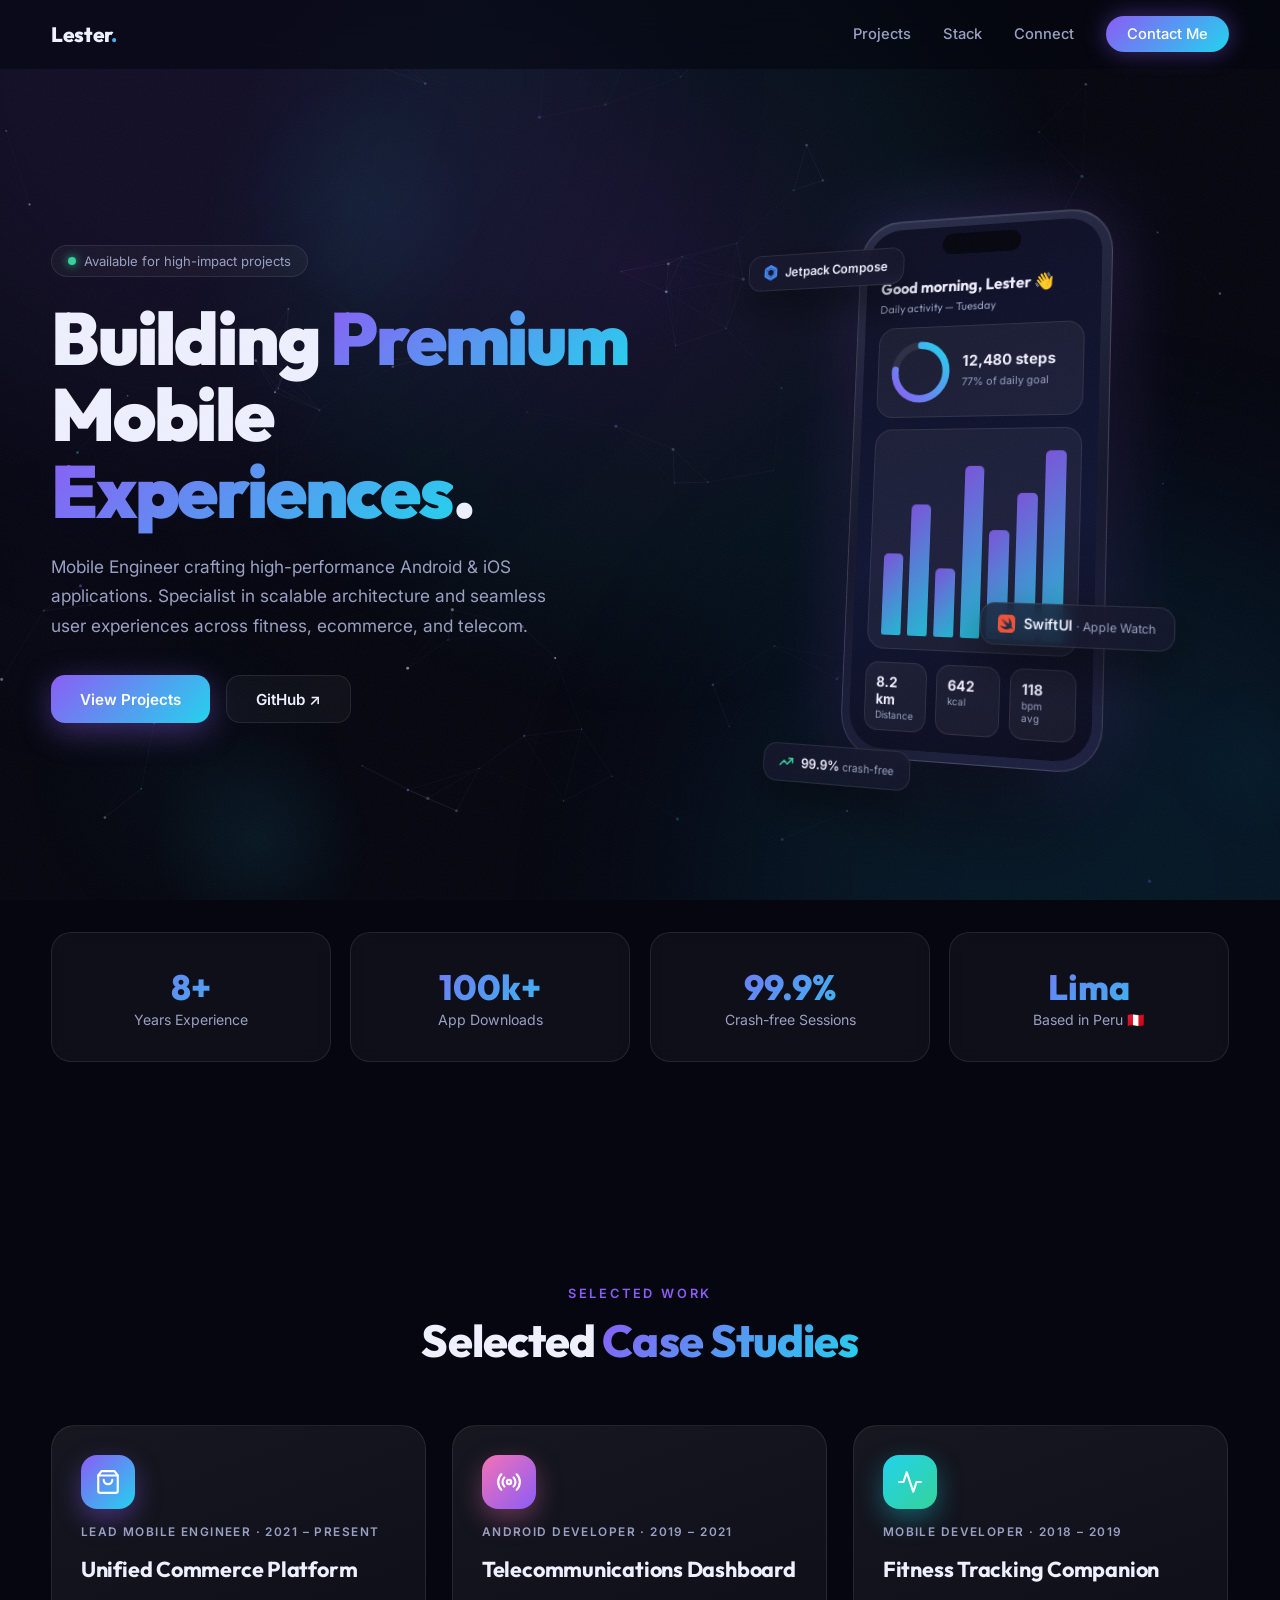
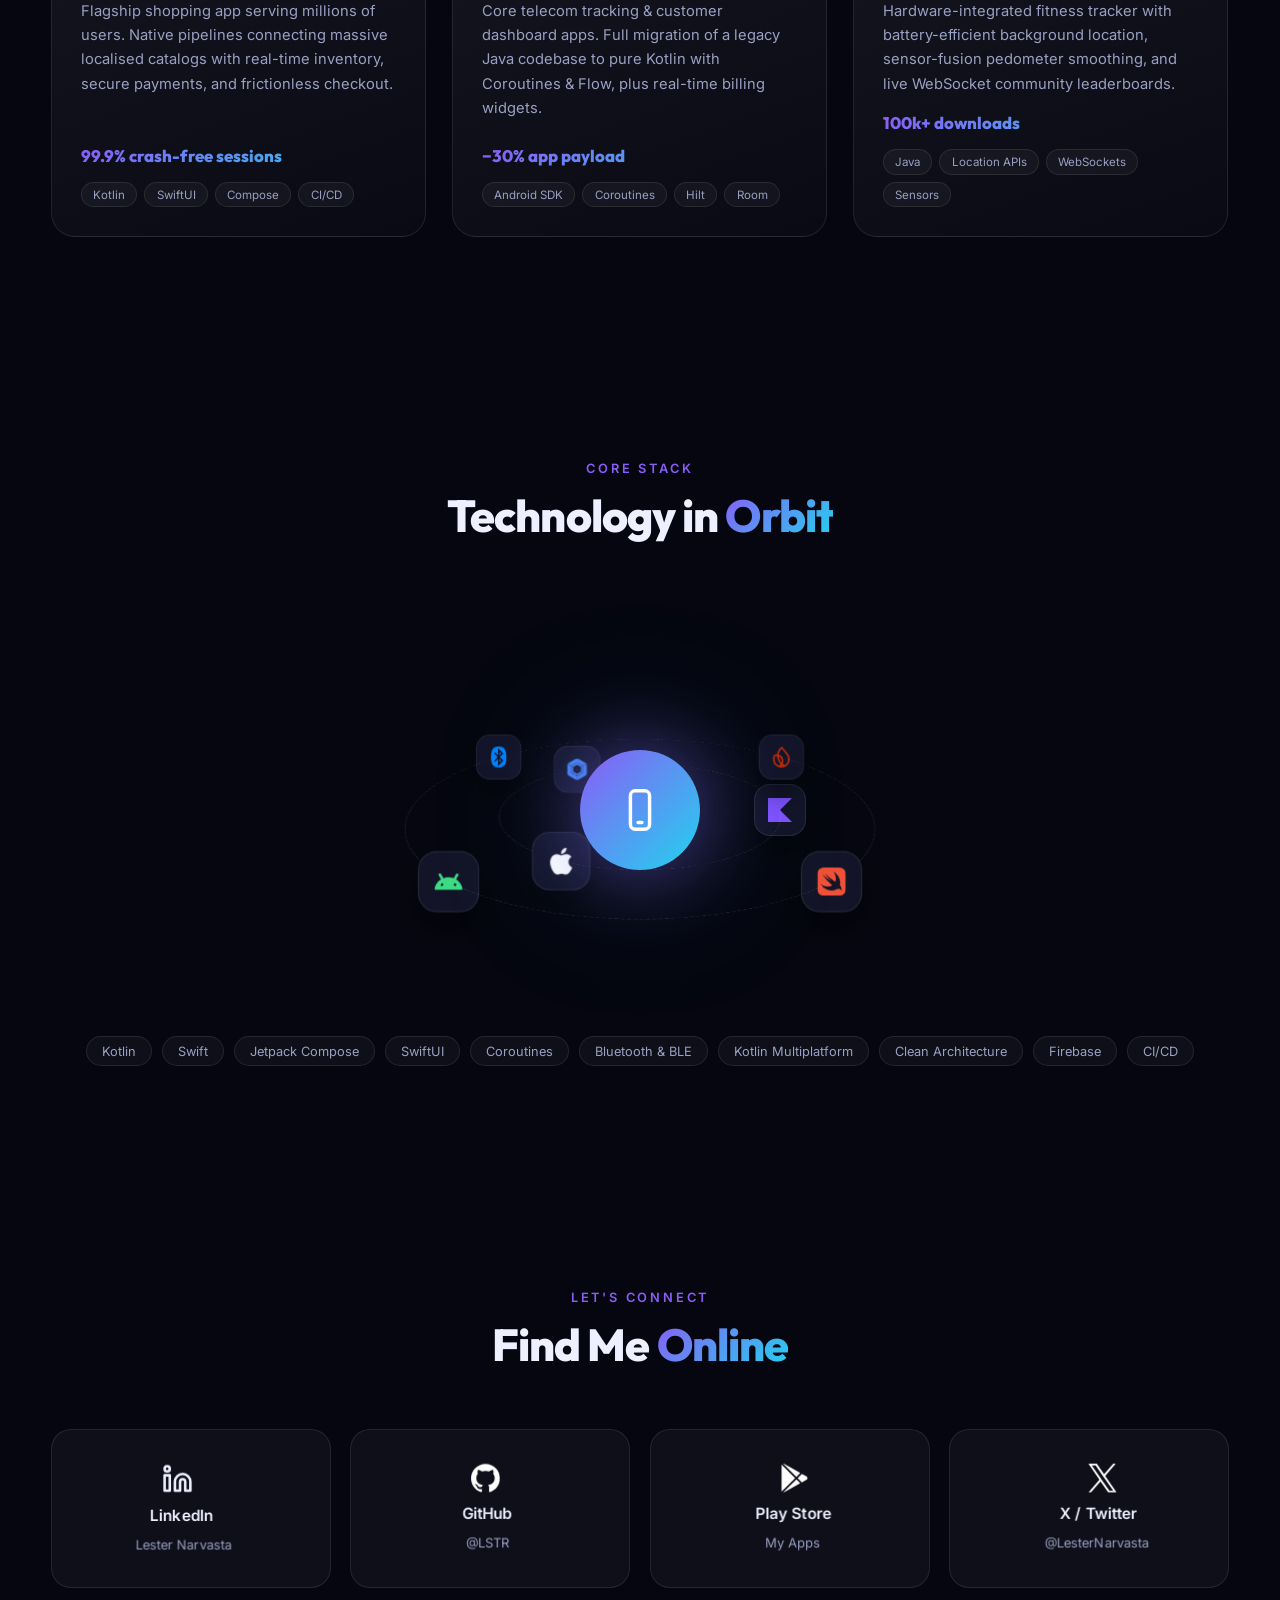
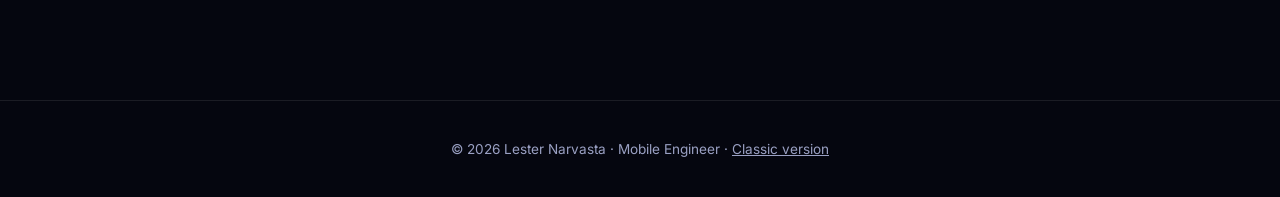
==== commit 14637e0b: "update 3d design" ====
--- a/index-3d.html
+++ b/index-3d.html
@@ -3,7 +3,7 @@
 <head>
   <meta charset="UTF-8">
   <meta name="viewport" content="width=device-width, initial-scale=1.0">
-  <title>Lester Narvasta | Mobile Engineer — 3D Experience</title>
+  <title>Lester Narvasta | Mobile Engineer</title>
   <meta name="description" content="Mobile Software Engineer specializing in high-performance Android & iOS applications — Kotlin, Swift, Compose, SwiftUI.">
   <meta name="author" content="Lester Narvasta">
 
@@ -12,7 +12,7 @@
   <link href="https://fonts.googleapis.com/css2?family=Inter:wght@300;400;500;600&family=Outfit:wght@400;600;700;800;900&display=swap" rel="stylesheet">
   <link rel="icon" href="data:image/svg+xml,<svg xmlns=%22http://www.w3.org/2000/svg%22 viewBox=%220 0 100 100%22><text y=%22.9em%22 font-size=%2290%22>📱</text></svg>">
 
-  <meta property="og:title" content="Lester Narvasta | Mobile Engineer — 3D Experience">
+  <meta property="og:title" content="Lester Narvasta | Mobile Engineer">
   <meta property="og:description" content="Mobile Software Engineer with 8+ years building high-performance Android & iOS applications.">
   <meta property="og:type" content="website">
   <meta property="og:url" content="https://lester.is-a.dev/index-3d.html">
@@ -78,7 +78,7 @@
       width: 60vmax; height: 60vmax;
       border-radius: 50%;
       filter: blur(120px);
-      opacity: 0.16;
+      opacity: 0.10;
       animation: drift 26s ease-in-out infinite alternate;
     }
     .aurora::before {
@@ -93,6 +93,30 @@
     @keyframes drift {
       from { transform: translate3d(0, 0, 0) scale(1); }
       to   { transform: translate3d(8vmax, 6vmax, 0) scale(1.15); }
+    }
+
+    /* Soft light that follows the cursor — gives the dark canvas dimension */
+    .spotlight {
+      position: fixed;
+      inset: 0;
+      z-index: 0;
+      pointer-events: none;
+      background: radial-gradient(
+        640px circle at var(--mx, 50%) var(--my, 30%),
+        rgba(139, 92, 246, 0.13),
+        rgba(34, 211, 238, 0.05) 45%,
+        transparent 70%
+      );
+    }
+
+    /* Film grain: hides gradient banding, adds texture */
+    .grain {
+      position: fixed;
+      inset: 0;
+      z-index: 2;
+      pointer-events: none;
+      opacity: 0.045;
+      background-image: url("data:image/svg+xml,%3Csvg xmlns='http://www.w3.org/2000/svg' width='160' height='160'%3E%3Cfilter id='n'%3E%3CfeTurbulence type='fractalNoise' baseFrequency='0.85' numOctaves='2' stitchTiles='stitch'/%3E%3C/filter%3E%3Crect width='100%25' height='100%25' filter='url(%23n)'/%3E%3C/svg%3E");
     }
 
     main, header, footer { position: relative; z-index: 1; }
@@ -315,6 +339,8 @@
       animation: float 7s ease-in-out infinite;
     }
     .chip3d small { color: var(--text-dim); font-weight: 400; }
+    .chip3d img { width: 16px; height: 16px; display: block; }
+    .chip3d svg { width: 16px; height: 16px; stroke: #34d399; fill: none; stroke-width: 2.2; stroke-linecap: round; stroke-linejoin: round; }
     .chip-1 { top: 9%; left: -34%; transform: translateZ(70px); animation-delay: -1.5s; }
     .chip-2 { bottom: 22%; right: -30%; transform: translateZ(95px); animation-delay: -3.2s; }
     .chip-3 { bottom: -4%; left: -22%; transform: translateZ(50px); animation-delay: -5s; }
@@ -463,10 +489,14 @@
       border-radius: 16px;
       display: grid;
       place-items: center;
-      font-size: 1.5rem;
       background: var(--grad);
       box-shadow: 0 10px 26px rgba(139, 92, 246, 0.4);
       transform: translateZ(55px);
+    }
+    .picon svg {
+      width: 26px; height: 26px;
+      stroke: #fff; fill: none;
+      stroke-width: 2; stroke-linecap: round; stroke-linejoin: round;
     }
     .pcard.warm .picon { background: var(--grad-warm); box-shadow: 0 10px 26px rgba(244, 114, 182, 0.35); }
     .pcard.cool .picon { background: linear-gradient(135deg, #22d3ee, #34d399); box-shadow: 0 10px 26px rgba(34, 211, 238, 0.35); }
@@ -544,9 +574,10 @@
       border: 1px solid var(--border);
       display: grid;
       place-items: center;
-      font-size: 1.3rem;
       box-shadow: 0 14px 30px rgba(0, 0, 0, 0.5);
     }
+    .sat img { width: 24px; height: 24px; display: block; }
+    .orbit-core svg { width: 46px; height: 46px; }
     /* counter-rotate satellites so icons stay upright-ish; positions on circle */
     .r1 .sat:nth-child(1) { transform: rotateZ(0deg)   translateX(140px) rotateZ(0deg)    rotateX(-68deg); }
     .r1 .sat:nth-child(2) { transform: rotateZ(120deg) translateX(140px) rotateZ(-120deg) rotateX(-68deg); }
@@ -595,6 +626,7 @@
     }
     .ccard:hover { border-color: rgba(139, 92, 246, 0.5); box-shadow: 0 30px 60px -20px rgba(0,0,0,0.6), 0 0 40px rgba(139,92,246,0.15); }
     .ccard svg { width: 30px; height: 30px; stroke: var(--text); transform: translateZ(35px); }
+    .ccard img { width: 28px; height: 28px; display: block; transform: translateZ(35px); }
     .ccard b { font-weight: 600; font-size: 0.95rem; transform: translateZ(25px); }
     .ccard span { color: var(--text-dim); font-size: 0.8rem; transform: translateZ(20px); }
 
@@ -672,6 +704,8 @@
 
   <canvas id="starfield" aria-hidden="true"></canvas>
   <div class="aurora" aria-hidden="true"></div>
+  <div class="spotlight" aria-hidden="true"></div>
+  <div class="grain" aria-hidden="true"></div>
 
   <!-- ═══════════════ NAV ═══════════════ -->
   <header class="nav" id="nav">
@@ -696,8 +730,7 @@
           <div class="badge reveal" style="--d: 0s;"><span class="dot"></span> Available for high-impact projects</div>
           <h1 class="reveal" style="--d: 0.1s;">
             Building <span class="grad-text">Premium</span><br>
-            Mobile Experiences<br>
-            in <span class="grad-text">3D</span> Depth.
+            Mobile <span class="grad-text">Experiences</span>.
           </h1>
           <p class="lede reveal" style="--d: 0.22s;">
             Mobile Engineer crafting high-performance Android &amp; iOS applications.
@@ -753,9 +786,12 @@
             </div>
 
             <!-- floating chips at different depths -->
-            <div class="chip3d chip-1">🚀 <span>Jetpack Compose</span></div>
-            <div class="chip3d chip-2">⚡ <span>SwiftUI <small>· Apple Watch</small></span></div>
-            <div class="chip3d chip-3">📈 <span>99.9% <small>crash-free</small></span></div>
+            <div class="chip3d chip-1"><img src="./src/assets/icons/jetpackcompose.svg" alt=""> <span>Jetpack Compose</span></div>
+            <div class="chip3d chip-2"><img src="./src/assets/icons/swift.svg" alt=""> <span>SwiftUI <small>· Apple Watch</small></span></div>
+            <div class="chip3d chip-3">
+              <svg viewBox="0 0 24 24" aria-hidden="true"><polyline points="22 7 13.5 15.5 8.5 10.5 2 17"></polyline><polyline points="16 7 22 7 22 13"></polyline></svg>
+              <span>99.9% <small>crash-free</small></span>
+            </div>
           </div>
         </div>
 
@@ -779,14 +815,16 @@
       <div class="container">
         <div class="section-head reveal">
           <div class="kicker">Selected Work</div>
-          <h2>Case Studies in <span class="grad-text">Depth</span></h2>
+          <h2>Selected <span class="grad-text">Case Studies</span></h2>
         </div>
 
         <div class="projects-grid">
 
           <article class="pcard tilt reveal rv-left" style="--d: 0s;">
             <div class="glare"></div>
-            <div class="picon">🛍️</div>
+            <div class="picon">
+              <svg viewBox="0 0 24 24" aria-hidden="true"><path d="M6 2 3 6v14a2 2 0 0 0 2 2h14a2 2 0 0 0 2-2V6l-3-4z"></path><line x1="3" y1="6" x2="21" y2="6"></line><path d="M16 10a4 4 0 0 1-8 0"></path></svg>
+            </div>
             <div class="prole">Lead Mobile Engineer · 2021 – Present</div>
             <h3>Unified Commerce Platform</h3>
             <p>
@@ -802,7 +840,9 @@
 
           <article class="pcard warm tilt reveal rv-flip" style="--d: 0.12s;">
             <div class="glare"></div>
-            <div class="picon">📡</div>
+            <div class="picon">
+              <svg viewBox="0 0 24 24" aria-hidden="true"><circle cx="12" cy="12" r="2"></circle><path d="M16.24 7.76a6 6 0 0 1 0 8.49"></path><path d="M7.76 16.25a6 6 0 0 1 0-8.49"></path><path d="M19.07 4.93a10 10 0 0 1 0 14.14"></path><path d="M4.93 19.07a10 10 0 0 1 0-14.14"></path></svg>
+            </div>
             <div class="prole">Android Developer · 2019 – 2021</div>
             <h3>Telecommunications Dashboard</h3>
             <p>
@@ -818,7 +858,9 @@
 
           <article class="pcard cool tilt reveal rv-right" style="--d: 0.24s;">
             <div class="glare"></div>
-            <div class="picon">🏃</div>
+            <div class="picon">
+              <svg viewBox="0 0 24 24" aria-hidden="true"><polyline points="22 12 18 12 15 21 9 3 6 12 2 12"></polyline></svg>
+            </div>
             <div class="prole">Mobile Developer · 2018 – 2019</div>
             <h3>Fitness Tracking Companion</h3>
             <p>
@@ -845,17 +887,19 @@
         </div>
 
         <div class="orbit-wrap reveal rv-zoom" aria-hidden="true">
-          <div class="orbit-core">📱</div>
+          <div class="orbit-core">
+            <svg viewBox="0 0 24 24" fill="none" stroke="#fff" stroke-width="1.8" stroke-linecap="round"><rect x="7" y="2" width="10" height="20" rx="2.5"></rect><line x1="11" y1="18.5" x2="13" y2="18.5"></line></svg>
+          </div>
           <div class="orbit-ring r1">
-            <div class="sat">🟣</div>
-            <div class="sat">🍎</div>
-            <div class="sat">🚀</div>
+            <div class="sat"><img src="./src/assets/icons/kotlin.svg" alt="Kotlin"></div>
+            <div class="sat"><img src="./src/assets/icons/apple.svg" alt="Apple"></div>
+            <div class="sat"><img src="./src/assets/icons/jetpackcompose.svg" alt="Jetpack Compose"></div>
           </div>
           <div class="orbit-ring r2">
-            <div class="sat">⚡</div>
-            <div class="sat">🔄</div>
-            <div class="sat">📡</div>
-            <div class="sat">🔥</div>
+            <div class="sat"><img src="./src/assets/icons/swift.svg" alt="Swift"></div>
+            <div class="sat"><img src="./src/assets/icons/android.svg" alt="Android"></div>
+            <div class="sat"><img src="./src/assets/icons/bluetooth.svg" alt="Bluetooth"></div>
+            <div class="sat"><img src="./src/assets/icons/firebase.svg" alt="Firebase"></div>
           </div>
         </div>
 
@@ -887,24 +931,18 @@
           </a>
 
           <a class="ccard tilt reveal rv-zoom" style="--d: 0.08s;" href="https://github.com/LSTR" target="_blank" rel="noopener">
-            <svg viewBox="0 0 24 24" fill="none" stroke-width="2" stroke-linecap="round" stroke-linejoin="round">
-              <path d="M9 19c-5 1.5-5-2.5-7-3m14 6v-3.87a3.37 3.37 0 0 0-.94-2.61c3.14-.35 6.44-1.54 6.44-7A5.44 5.44 0 0 0 20 4.77 5.07 5.07 0 0 0 19.91 1S18.73.65 16 2.48a13.38 13.38 0 0 0-7 0C6.27.65 5.09 1 5.09 1A5.07 5.07 0 0 0 5 4.77a5.44 5.44 0 0 0-1.5 3.78c0 5.42 3.3 6.61 6.44 7A3.37 3.37 0 0 0 9 18.13V22"></path>
-            </svg>
+            <img src="./src/assets/icons/github.svg" alt="">
             <b>GitHub</b><span>@LSTR</span>
           </a>
 
           <a class="ccard tilt reveal rv-zoom" style="--d: 0.16s;" href="https://play.google.com/store/apps/developer?id=LSTR" target="_blank" rel="noopener">
-            <svg viewBox="0 0 24 24" fill="none" stroke-width="2" stroke-linecap="round" stroke-linejoin="round">
-              <polygon points="5 3 19 12 5 21 5 3"></polygon>
-            </svg>
+            <img src="./src/assets/icons/googleplay.svg" alt="">
             <b>Play Store</b><span>My Apps</span>
           </a>
 
           <a class="ccard tilt reveal rv-zoom" style="--d: 0.24s;" href="https://twitter.com/LesterNarvasta" target="_blank" rel="noopener">
-            <svg viewBox="0 0 24 24" fill="none" stroke-width="2" stroke-linecap="round" stroke-linejoin="round">
-              <path d="M23 3a10.9 10.9 0 0 1-3.14 1.53 4.48 4.48 0 0 0-7.86 3v1A10.66 10.66 0 0 1 3 4s-4 9 5 13a11.64 11.64 0 0 1-7 2c9 5 20 0 20-11.5a4.5 4.5 0 0 0-.08-.83A7.72 7.72 0 0 0 23 3z"></path>
-            </svg>
-            <b>Twitter</b><span>@LesterNarvasta</span>
+            <img src="./src/assets/icons/x.svg" alt="">
+            <b>X / Twitter</b><span>@LesterNarvasta</span>
           </a>
 
         </div>
@@ -925,68 +963,236 @@
 
     var reducedMotion = window.matchMedia('(prefers-reduced-motion: reduce)').matches;
 
-    /* ── Starfield: depth-projected particles drifting toward the viewer ── */
+    /* ── Constellation field: slow-drifting particles with faint links.
+          Calmer and more "product site" than a warp starfield. ── */
     var canvas = document.getElementById('starfield');
     var ctx = canvas.getContext('2d');
-    var stars = [];
-    var STAR_COUNT = 160;
-    var W, H, CX, CY;
+    var dots = [];
+    var W, H, DPR;
+    var LINK_DIST = 130;
 
     function resize() {
-      W = canvas.width = window.innerWidth * devicePixelRatio;
-      H = canvas.height = window.innerHeight * devicePixelRatio;
+      DPR = Math.min(devicePixelRatio || 1, 2);
+      W = canvas.width = window.innerWidth * DPR;
+      H = canvas.height = window.innerHeight * DPR;
       canvas.style.width = window.innerWidth + 'px';
       canvas.style.height = window.innerHeight + 'px';
-      CX = W / 2; CY = H / 2;
-    }
-
-    function spawn(star, randomZ) {
-      star.x = (Math.random() - 0.5) * W * 2;
-      star.y = (Math.random() - 0.5) * H * 2;
-      star.z = randomZ ? Math.random() * 1000 : 1000;
-      star.hue = Math.random() < 0.5 ? 258 : 190; // violet or cyan
-    }
-
-    function initStars() {
-      stars = [];
-      for (var i = 0; i < STAR_COUNT; i++) {
-        var s = {};
-        spawn(s, true);
-        stars.push(s);
+    }
+
+    function initDots() {
+      var count = Math.min(110, Math.floor(window.innerWidth / 14));
+      dots = [];
+      for (var i = 0; i < count; i++) {
+        dots.push({
+          x: Math.random() * W,
+          y: Math.random() * H,
+          vx: (Math.random() - 0.5) * 0.14 * DPR,
+          vy: (Math.random() - 0.5) * 0.14 * DPR,
+          r: (0.6 + Math.random() * 1.1) * DPR,
+          depth: 0.35 + Math.random() * 0.65,      // parallax + brightness factor
+          phase: Math.random() * Math.PI * 2,       // twinkle offset
+          tint: Math.random() < 0.18 ? '139,92,246' : (Math.random() < 0.12 ? '34,211,238' : '210,216,255')
+        });
       }
     }
 
-    var mouseX = 0, mouseY = 0; // -1 .. 1
+    var mouseX = 0, mouseY = 0;            // -1 .. 1
+    var cursorX = -1e9, cursorY = -1e9;    // canvas px, offscreen until first move
+    var rootStyle = document.documentElement.style;
     window.addEventListener('pointermove', function (e) {
       mouseX = (e.clientX / window.innerWidth) * 2 - 1;
       mouseY = (e.clientY / window.innerHeight) * 2 - 1;
+      cursorX = e.clientX * DPR;
+      cursorY = e.clientY * DPR;
+      // spotlight follows the cursor
+      rootStyle.setProperty('--mx', e.clientX + 'px');
+      rootStyle.setProperty('--my', e.clientY + 'px');
     }, { passive: true });
 
-    function tick() {
+    /* ── Bokeh: large soft light orbs drifting behind the particles ── */
+    var orbs = [];
+    function initOrbs() {
+      orbs = [];
+      var n = window.innerWidth < 720 ? 4 : 7;
+      for (var i = 0; i < n; i++) {
+        orbs.push({
+          x: Math.random() * W,
+          y: Math.random() * H,
+          vx: (Math.random() - 0.5) * 0.06 * DPR,
+          vy: (Math.random() - 0.5) * 0.05 * DPR,
+          r: (70 + Math.random() * 110) * DPR,
+          tint: Math.random() < 0.5 ? '139,92,246' : '34,211,238',
+          phase: Math.random() * Math.PI * 2
+        });
+      }
+    }
+
+    /* ── Shooting stars ── */
+    var meteors = [];
+    var nextMeteor = 2500;
+    function spawnMeteor(t) {
+      var leftward = Math.random() < 0.5;
+      meteors.push({
+        x: W * (0.15 + Math.random() * 0.7),
+        y: H * Math.random() * 0.4,
+        vx: (leftward ? -1 : 1) * (5 + Math.random() * 4) * DPR,
+        vy: (2 + Math.random() * 2) * DPR,
+        life: 0,
+        max: 55 + Math.random() * 35
+      });
+      nextMeteor = t + 3500 + Math.random() * 5500;
+    }
+
+    function tick(t) {
       ctx.clearRect(0, 0, W, H);
-      var driftX = mouseX * 40 * devicePixelRatio;
-      var driftY = mouseY * 40 * devicePixelRatio;
-      for (var i = 0; i < stars.length; i++) {
-        var s = stars[i];
-        s.z -= 0.8;
-        if (s.z <= 1) spawn(s, false);
-        var k = 600 / s.z;
-        var px = CX + (s.x - driftX) * k * 0.1;
-        var py = CY + (s.y - driftY) * k * 0.1;
-        if (px < 0 || px > W || py < 0 || py > H) continue;
-        var size = (1 - s.z / 1000) * 2.4 * devicePixelRatio;
-        var alpha = (1 - s.z / 1000) * 0.85;
+      var link = LINK_DIST * DPR;
+      var cursorLink = 260 * DPR;
+      var i, j, a, b, dx, dy, dist, alpha;
+
+      // bokeh orbs (back layer), breathing slowly
+      for (i = 0; i < orbs.length; i++) {
+        var o = orbs[i];
+        o.x += o.vx;
+        o.y += o.vy;
+        if (o.x < -o.r) o.x = W + o.r; else if (o.x > W + o.r) o.x = -o.r;
+        if (o.y < -o.r) o.y = H + o.r; else if (o.y > H + o.r) o.y = -o.r;
+        var breathe = 0.05 + 0.025 * Math.sin(t * 0.0004 + o.phase);
+        var g = ctx.createRadialGradient(o.x, o.y, 0, o.x, o.y, o.r);
+        g.addColorStop(0, 'rgba(' + o.tint + ',' + breathe + ')');
+        g.addColorStop(1, 'rgba(' + o.tint + ',0)');
+        ctx.fillStyle = g;
         ctx.beginPath();
-        ctx.fillStyle = 'hsla(' + s.hue + ', 90%, 72%, ' + alpha + ')';
-        ctx.arc(px, py, size, 0, Math.PI * 2);
+        ctx.arc(o.x, o.y, o.r, 0, Math.PI * 2);
         ctx.fill();
       }
+
+      for (i = 0; i < dots.length; i++) {
+        a = dots[i];
+        // gentle attraction toward the cursor inside its radius
+        dx = cursorX - a.x;
+        dy = cursorY - a.y;
+        dist = Math.sqrt(dx * dx + dy * dy);
+        if (dist < cursorLink && dist > 1) {
+          a.vx += (dx / dist) * 0.022 * DPR;
+          a.vy += (dy / dist) * 0.022 * DPR;
+        }
+        // cap speed so attraction never snowballs
+        var sp = Math.sqrt(a.vx * a.vx + a.vy * a.vy);
+        var maxSp = 0.4 * DPR;
+        if (sp > maxSp) { a.vx = a.vx / sp * maxSp; a.vy = a.vy / sp * maxSp; }
+
+        a.x += a.vx;
+        a.y += a.vy;
+        if (a.x < -10) a.x = W + 10; else if (a.x > W + 10) a.x = -10;
+        if (a.y < -10) a.y = H + 10; else if (a.y > H + 10) a.y = -10;
+        // parallax offset, deeper dots move more
+        a.px = a.x - mouseX * 22 * a.depth * DPR;
+        a.py = a.y - mouseY * 16 * a.depth * DPR;
+      }
+
+      // faint links between close particles
+      ctx.lineWidth = 1;
+      for (i = 0; i < dots.length; i++) {
+        a = dots[i];
+        for (j = i + 1; j < dots.length; j++) {
+          b = dots[j];
+          dx = a.px - b.px; dy = a.py - b.py;
+          dist = Math.sqrt(dx * dx + dy * dy);
+          if (dist < link) {
+            ctx.strokeStyle = 'rgba(160, 168, 220, ' + ((1 - dist / link) * 0.09) + ')';
+            ctx.beginPath();
+            ctx.moveTo(a.px, a.py);
+            ctx.lineTo(b.px, b.py);
+            ctx.stroke();
+          }
+        }
+      }
+
+      // glow halo around the cursor itself
+      if (cursorX > -1e8) {
+        var halo = ctx.createRadialGradient(cursorX, cursorY, 0, cursorX, cursorY, 150 * DPR);
+        halo.addColorStop(0, 'rgba(167, 139, 250, 0.14)');
+        halo.addColorStop(0.5, 'rgba(34, 211, 238, 0.05)');
+        halo.addColorStop(1, 'rgba(167, 139, 250, 0)');
+        ctx.fillStyle = halo;
+        ctx.beginPath();
+        ctx.arc(cursorX, cursorY, 150 * DPR, 0, Math.PI * 2);
+        ctx.fill();
+      }
+
+      // constellation lines from the cursor to nearby particles
+      ctx.lineWidth = 1.6;
+      for (i = 0; i < dots.length; i++) {
+        a = dots[i];
+        dx = a.px - cursorX; dy = a.py - cursorY;
+        dist = Math.sqrt(dx * dx + dy * dy);
+        if (dist < cursorLink) {
+          ctx.strokeStyle = 'rgba(177, 152, 255, ' + ((1 - dist / cursorLink) * 0.5) + ')';
+          ctx.beginPath();
+          ctx.moveTo(cursorX, cursorY);
+          ctx.lineTo(a.px, a.py);
+          ctx.stroke();
+        }
+      }
+
+      // dots with gentle twinkle (brighter and bigger near the cursor)
+      for (i = 0; i < dots.length; i++) {
+        a = dots[i];
+        alpha = a.depth * (0.36 + 0.24 * Math.sin(t * 0.0011 + a.phase));
+        var size = a.r;
+        dx = a.px - cursorX; dy = a.py - cursorY;
+        dist = Math.sqrt(dx * dx + dy * dy);
+        if (dist < cursorLink) {
+          var prox = 1 - dist / cursorLink;
+          alpha += prox * 0.6;
+          size += prox * 1.3 * DPR;
+        }
+        ctx.fillStyle = 'rgba(' + a.tint + ',' + Math.min(alpha, 1) + ')';
+        ctx.beginPath();
+        ctx.arc(a.px, a.py, size, 0, Math.PI * 2);
+        ctx.fill();
+      }
+
+      // shooting stars
+      if (t > nextMeteor && !document.hidden) spawnMeteor(t);
+      ctx.lineCap = 'round';
+      for (i = meteors.length - 1; i >= 0; i--) {
+        var m = meteors[i];
+        m.life++;
+        m.x += m.vx;
+        m.y += m.vy;
+        if (m.life > m.max || m.x < -50 || m.x > W + 50 || m.y > H + 50) {
+          meteors.splice(i, 1);
+          continue;
+        }
+        // ease in/out over the meteor's lifetime
+        var p = m.life / m.max;
+        var fade = Math.sin(p * Math.PI);
+        var tailX = m.x - m.vx * 13, tailY = m.y - m.vy * 13;
+        var mg = ctx.createLinearGradient(m.x, m.y, tailX, tailY);
+        mg.addColorStop(0, 'rgba(235, 238, 255, ' + (0.85 * fade) + ')');
+        mg.addColorStop(0.3, 'rgba(167, 139, 250, ' + (0.35 * fade) + ')');
+        mg.addColorStop(1, 'rgba(167, 139, 250, 0)');
+        ctx.strokeStyle = mg;
+        ctx.lineWidth = 1.6 * DPR;
+        ctx.beginPath();
+        ctx.moveTo(m.x, m.y);
+        ctx.lineTo(tailX, tailY);
+        ctx.stroke();
+        // bright head
+        ctx.fillStyle = 'rgba(255, 255, 255, ' + (0.9 * fade) + ')';
+        ctx.beginPath();
+        ctx.arc(m.x, m.y, 1.4 * DPR, 0, Math.PI * 2);
+        ctx.fill();
+      }
+
       requestAnimationFrame(tick);
     }
 
     resize();
-    initStars();
-    window.addEventListener('resize', function () { resize(); initStars(); }, { passive: true });
+    initDots();
+    initOrbs();
+    window.addEventListener('resize', function () { resize(); initDots(); initOrbs(); }, { passive: true });
     if (!reducedMotion) requestAnimationFrame(tick);
 
     /* ── Nav border on scroll ── */
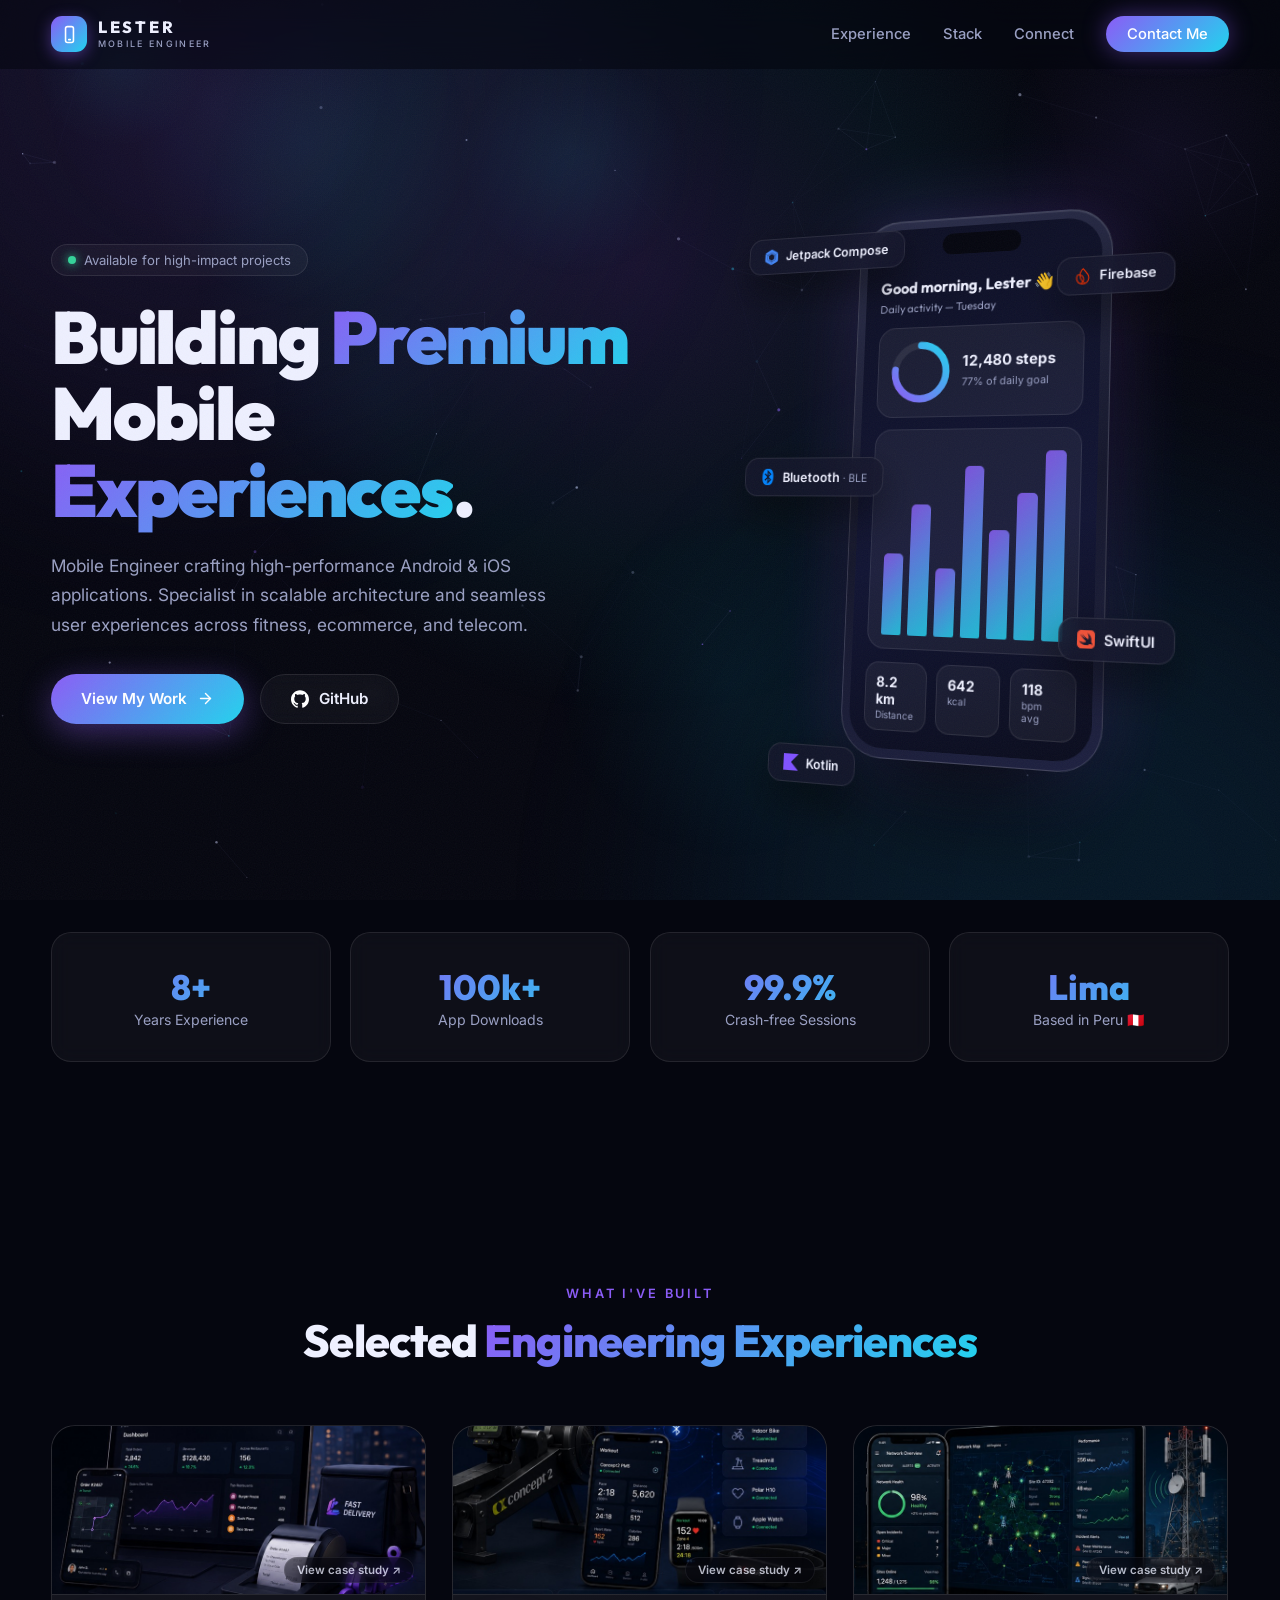
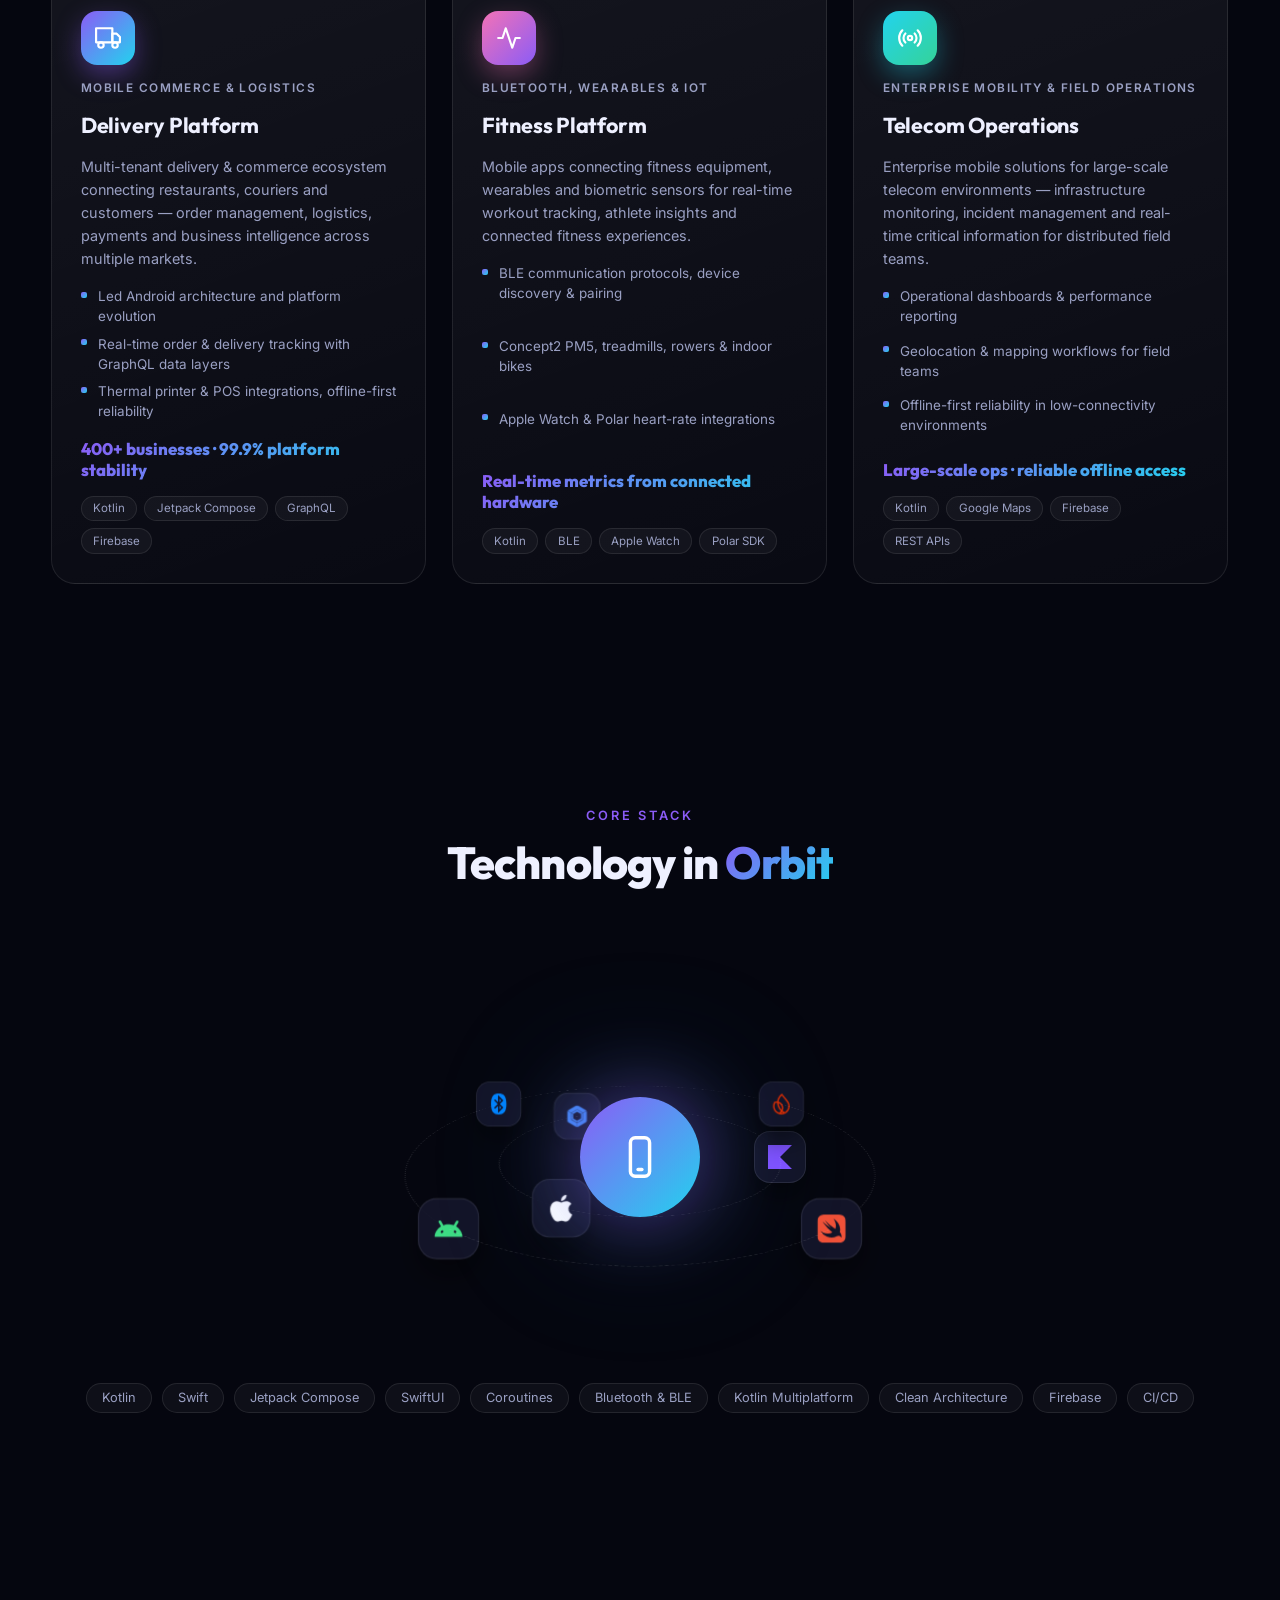
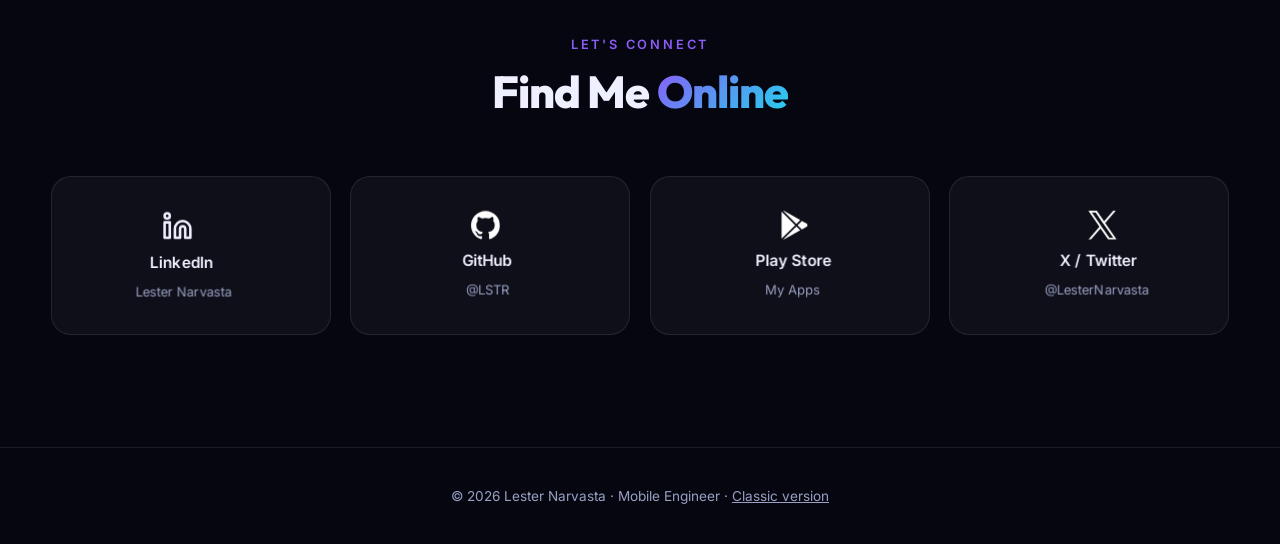
==== commit 44543977: "improve 3d exp" ====
--- a/index-3d.html
+++ b/index-3d.html
@@ -140,18 +140,43 @@
       height: 68px;
     }
     .logo {
+      display: flex;
+      align-items: center;
+      gap: 0.65rem;
+      text-decoration: none;
+      color: var(--text);
+    }
+    .logo-mark {
+      width: 36px; height: 36px;
+      border-radius: 11px;
+      background: var(--grad);
+      display: grid;
+      place-items: center;
+      box-shadow: 0 4px 16px rgba(139, 92, 246, 0.45);
+      transition: transform 0.3s var(--ease-out), box-shadow 0.3s;
+    }
+    .logo:hover .logo-mark {
+      transform: translateY(-2px) rotate(-4deg);
+      box-shadow: 0 8px 24px rgba(139, 92, 246, 0.6);
+    }
+    .logo-mark svg { width: 19px; height: 19px; }
+    .logo-text {
+      display: flex;
+      flex-direction: column;
       font-family: var(--font-display);
       font-weight: 800;
-      font-size: 1.3rem;
-      color: var(--text);
-      text-decoration: none;
-      letter-spacing: -0.02em;
-    }
-    .logo span {
-      background: var(--grad);
-      -webkit-background-clip: text;
-      background-clip: text;
-      -webkit-text-fill-color: transparent;
+      font-size: 1.02rem;
+      letter-spacing: 0.18em;
+      line-height: 1;
+    }
+    .logo-text small {
+      margin-top: 4px;
+      font-family: var(--font-body);
+      font-size: 0.56rem;
+      font-weight: 500;
+      letter-spacing: 0.26em;
+      text-transform: uppercase;
+      color: var(--text-dim);
     }
     .nav-links { display: flex; gap: 2rem; align-items: center; }
     .nav-links a {
@@ -240,30 +265,55 @@
     }
     .hero-actions { display: flex; gap: 1rem; flex-wrap: wrap; }
     .btn {
+      position: relative;
       display: inline-flex;
       align-items: center;
-      gap: 0.5rem;
-      padding: 0.85rem 1.8rem;
-      border-radius: 14px;
+      gap: 0.6rem;
+      padding: 0.9rem 1.9rem;
+      border-radius: 99px;
       font-weight: 600;
       font-size: 0.95rem;
       text-decoration: none;
-      transition: transform 0.3s var(--ease-out), box-shadow 0.3s;
+      overflow: hidden;
+      transition: transform 0.3s var(--ease-out), box-shadow 0.3s, border-color 0.3s;
       will-change: transform;
     }
+    .btn svg {
+      width: 17px; height: 17px;
+      stroke: currentColor; fill: none;
+      stroke-width: 2; stroke-linecap: round; stroke-linejoin: round;
+      transition: transform 0.3s var(--ease-out);
+    }
+    .btn:hover svg { transform: translateX(4px); }
+    .btn img { width: 18px; height: 18px; display: block; }
     .btn-grad {
       background: var(--grad);
       color: #fff;
       box-shadow: 0 8px 32px rgba(139, 92, 246, 0.4);
     }
-    .btn-grad:hover { transform: translateY(-3px) scale(1.02); box-shadow: 0 14px 44px rgba(139, 92, 246, 0.55); }
+    /* sheen sweep across the gradient button */
+    .btn-grad::before {
+      content: '';
+      position: absolute;
+      inset: 0;
+      background: linear-gradient(110deg, transparent 30%, rgba(255, 255, 255, 0.35) 50%, transparent 70%);
+      transform: translateX(-130%);
+      transition: transform 0.65s ease;
+    }
+    .btn-grad:hover::before { transform: translateX(130%); }
+    .btn-grad:hover { transform: translateY(-3px) scale(1.02); box-shadow: 0 14px 44px rgba(139, 92, 246, 0.6); }
     .btn-ghost {
       border: 1px solid var(--border);
       background: var(--surface);
       color: var(--text);
       backdrop-filter: blur(8px);
     }
-    .btn-ghost:hover { transform: translateY(-3px); background: var(--surface-2); }
+    .btn-ghost:hover {
+      transform: translateY(-3px);
+      background: var(--surface-2);
+      border-color: rgba(139, 92, 246, 0.55);
+      box-shadow: 0 8px 28px rgba(139, 92, 246, 0.22);
+    }
 
     /* hero text gets subtle parallax via JS (transform) */
     .hero-text { will-change: transform; }
@@ -341,9 +391,11 @@
     .chip3d small { color: var(--text-dim); font-weight: 400; }
     .chip3d img { width: 16px; height: 16px; display: block; }
     .chip3d svg { width: 16px; height: 16px; stroke: #34d399; fill: none; stroke-width: 2.2; stroke-linecap: round; stroke-linejoin: round; }
-    .chip-1 { top: 9%; left: -34%; transform: translateZ(70px); animation-delay: -1.5s; }
-    .chip-2 { bottom: 22%; right: -30%; transform: translateZ(95px); animation-delay: -3.2s; }
-    .chip-3 { bottom: -4%; left: -22%; transform: translateZ(50px); animation-delay: -5s; }
+    .chip-1 { top: 6%; left: -34%; transform: translateZ(70px); animation-delay: -1.5s; }
+    .chip-2 { bottom: 20%; right: -30%; transform: translateZ(95px); animation-delay: -3.2s; }
+    .chip-3 { bottom: -4%; left: -20%; transform: translateZ(50px); animation-delay: -5s; }
+    .chip-4 { top: 12%; right: -26%; transform: translateZ(55px); animation-delay: -2.4s; }
+    .chip-5 { top: 47%; left: -28%; transform: translateZ(85px); animation-delay: -4.1s; }
 
     /* mini UI inside the screen */
     .mini-greet { margin-top: 34px; font-family: var(--font-display); }
@@ -513,7 +565,28 @@
       font-weight: 700;
       letter-spacing: -0.01em;
     }
-    .pcard p { color: var(--text-dim); font-size: 0.92rem; line-height: 1.65; flex: 1; }
+    .pcard p { color: var(--text-dim); font-size: 0.9rem; line-height: 1.6; }
+    .pcard .phl {
+      list-style: none;
+      display: grid;
+      gap: 0.45rem;
+      flex: 1;
+    }
+    .pcard .phl li {
+      position: relative;
+      padding-left: 1.05rem;
+      color: var(--text-dim);
+      font-size: 0.84rem;
+      line-height: 1.5;
+    }
+    .pcard .phl li::before {
+      content: '';
+      position: absolute;
+      left: 0; top: 0.42em;
+      width: 6px; height: 6px;
+      border-radius: 2px;
+      background: var(--grad);
+    }
     .pcard .pmetric {
       font-family: var(--font-display);
       font-weight: 800;
@@ -532,6 +605,112 @@
       background: rgba(255, 255, 255, 0.04);
       color: var(--text-dim);
     }
+
+    /* ── Card cover image (opens the case study lightbox) ── */
+    .pcover {
+      display: block;
+      width: calc(100% + 3.6rem);
+      margin: -1.8rem -1.8rem 0;
+      padding: 0;
+      border: 0;
+      border-bottom: 1px solid var(--border);
+      background: none;
+      cursor: zoom-in;
+      position: relative;
+      overflow: hidden;
+      font: inherit;
+    }
+    .pcover img {
+      display: block;
+      width: 100%;
+      height: 168px;
+      object-fit: cover;
+      transition: transform 0.5s var(--ease-out);
+    }
+    .pcover:hover img { transform: scale(1.06); }
+    .pcover-hint {
+      position: absolute;
+      right: 0.7rem; bottom: 0.7rem;
+      padding: 0.32rem 0.75rem;
+      border-radius: 99px;
+      background: rgba(5, 6, 15, 0.65);
+      border: 1px solid var(--border);
+      backdrop-filter: blur(6px);
+      color: var(--text);
+      font-size: 0.72rem;
+      font-weight: 600;
+      opacity: 0.75;
+      transition: opacity 0.25s;
+      pointer-events: none;
+    }
+    .pcover:hover .pcover-hint { opacity: 1; }
+
+    /* ── Lightbox ── */
+    .lightbox {
+      position: fixed;
+      inset: 0;
+      z-index: 100;
+      display: grid;
+      place-items: center;
+      padding: clamp(0.8rem, 3vw, 2.5rem);
+    }
+    .lightbox[hidden] { display: none; }
+    .lightbox-backdrop {
+      position: absolute;
+      inset: 0;
+      background: rgba(5, 6, 15, 0.82);
+      backdrop-filter: blur(10px);
+      -webkit-backdrop-filter: blur(10px);
+    }
+    .lightbox-panel {
+      position: relative;
+      margin: 0;
+      max-width: min(1150px, 100%);
+      max-height: 100%;
+      display: flex;
+      flex-direction: column;
+      border-radius: 18px;
+      overflow: hidden;
+      border: 1px solid var(--border);
+      background: var(--bg-2);
+      box-shadow: 0 50px 120px -20px rgba(0, 0, 0, 0.85), 0 0 80px rgba(139, 92, 246, 0.12);
+      animation: lb-in 0.35s var(--ease-out);
+    }
+    @keyframes lb-in {
+      from { opacity: 0; transform: scale(0.94) translateY(18px); }
+    }
+    .lb-scroll { overflow: auto; min-height: 0; }
+    .lb-scroll img { display: block; width: 100%; height: auto; }
+    .lightbox-close {
+      position: absolute;
+      top: 0.8rem; right: 0.8rem;
+      z-index: 2;
+      width: 38px; height: 38px;
+      border-radius: 50%;
+      border: 1px solid var(--border);
+      background: rgba(5, 6, 15, 0.6);
+      backdrop-filter: blur(6px);
+      color: var(--text);
+      font-size: 1rem;
+      line-height: 1;
+      cursor: pointer;
+      display: grid;
+      place-items: center;
+      transition: background 0.25s, transform 0.25s;
+    }
+    .lightbox-close:hover { background: rgba(139, 92, 246, 0.4); transform: scale(1.08); }
+    .lightbox-caption {
+      display: flex;
+      align-items: center;
+      justify-content: space-between;
+      gap: 1rem;
+      padding: 0.75rem 1.2rem;
+      border-top: 1px solid var(--border);
+      font-size: 0.85rem;
+    }
+    .lightbox-caption b { font-family: var(--font-display); font-weight: 700; }
+    .lightbox-caption a { color: var(--text-dim); text-decoration: none; white-space: nowrap; }
+    .lightbox-caption a:hover { color: var(--text); }
 
     /* ═══════════════ TECH ORBIT ═══════════════ */
     .orbit-wrap {
@@ -682,6 +861,7 @@
       .phone-stage { order: -1; margin-top: 2rem; }
       .phone { width: 220px; height: 450px; }
       .chip-1 { left: -18%; } .chip-2 { right: -14%; } .chip-3 { left: -10%; }
+      .chip-4 { right: -16%; } .chip-5 { display: none; }
       .stats-strip { grid-template-columns: repeat(2, 1fr); }
       .projects-grid { grid-template-columns: 1fr; max-width: 460px; margin-inline: auto; }
       .connect-grid { grid-template-columns: repeat(2, 1fr); }
@@ -710,9 +890,14 @@
   <!-- ═══════════════ NAV ═══════════════ -->
   <header class="nav" id="nav">
     <div class="container nav-inner">
-      <a href="#home" class="logo">Lester<span>.</span></a>
+      <a href="#home" class="logo" aria-label="Home — Lester, Mobile Engineer">
+        <span class="logo-mark" aria-hidden="true">
+          <svg viewBox="0 0 24 24" fill="none" stroke="#fff" stroke-width="2" stroke-linecap="round"><rect x="7" y="2" width="10" height="20" rx="2.5"></rect><line x1="11" y1="18.5" x2="13" y2="18.5"></line></svg>
+        </span>
+        <span class="logo-text">LESTER<small>Mobile Engineer</small></span>
+      </a>
       <nav class="nav-links" aria-label="Main navigation">
-        <a href="#projects">Projects</a>
+        <a href="#projects">Experience</a>
         <a href="#stack">Stack</a>
         <a href="#connect">Connect</a>
         <a href="#connect" class="nav-cta">Contact Me</a>
@@ -738,8 +923,14 @@
             fitness, ecommerce, and telecom.
           </p>
           <div class="hero-actions reveal" style="--d: 0.34s;">
-            <a href="#projects" class="btn btn-grad">View Projects</a>
-            <a href="https://github.com/LSTR" target="_blank" rel="noopener" class="btn btn-ghost">GitHub ↗</a>
+            <a href="#projects" class="btn btn-grad">
+              View My Work
+              <svg viewBox="0 0 24 24" aria-hidden="true"><line x1="5" y1="12" x2="19" y2="12"></line><polyline points="12 5 19 12 12 19"></polyline></svg>
+            </a>
+            <a href="https://github.com/LSTR" target="_blank" rel="noopener" class="btn btn-ghost">
+              <img src="./src/assets/icons/github.svg" alt="">
+              GitHub
+            </a>
           </div>
         </div>
 
@@ -785,13 +976,12 @@
               </div>
             </div>
 
-            <!-- floating chips at different depths -->
+            <!-- floating tech badges at different depths -->
             <div class="chip3d chip-1"><img src="./src/assets/icons/jetpackcompose.svg" alt=""> <span>Jetpack Compose</span></div>
-            <div class="chip3d chip-2"><img src="./src/assets/icons/swift.svg" alt=""> <span>SwiftUI <small>· Apple Watch</small></span></div>
-            <div class="chip3d chip-3">
-              <svg viewBox="0 0 24 24" aria-hidden="true"><polyline points="22 7 13.5 15.5 8.5 10.5 2 17"></polyline><polyline points="16 7 22 7 22 13"></polyline></svg>
-              <span>99.9% <small>crash-free</small></span>
-            </div>
+            <div class="chip3d chip-2"><img src="./src/assets/icons/swift.svg" alt=""> <span>SwiftUI</span></div>
+            <div class="chip3d chip-3"><img src="./src/assets/icons/kotlin.svg" alt=""> <span>Kotlin</span></div>
+            <div class="chip3d chip-4"><img src="./src/assets/icons/firebase.svg" alt=""> <span>Firebase</span></div>
+            <div class="chip3d chip-5"><img src="./src/assets/icons/bluetooth.svg" alt=""> <span>Bluetooth <small>· BLE</small></span></div>
           </div>
         </div>
 
@@ -814,63 +1004,90 @@
     <section class="section" id="projects">
       <div class="container">
         <div class="section-head reveal">
-          <div class="kicker">Selected Work</div>
-          <h2>Selected <span class="grad-text">Case Studies</span></h2>
+          <div class="kicker">What I've Built</div>
+          <h2>Selected <span class="grad-text">Engineering Experiences</span></h2>
         </div>
 
         <div class="projects-grid">
 
           <article class="pcard tilt reveal rv-left" style="--d: 0s;">
             <div class="glare"></div>
+            <button class="pcover" data-study="./src/assets/experiences/delivery-full.jpg" data-study-title="Delivery Platform" aria-label="View the full Delivery Platform case study">
+              <img src="./src/assets/experiences/delivery-cover.jpg" alt="Delivery Platform — dashboard, courier app and POS printer" loading="lazy" width="800" height="391">
+              <span class="pcover-hint">View case study ↗</span>
+            </button>
             <div class="picon">
-              <svg viewBox="0 0 24 24" aria-hidden="true"><path d="M6 2 3 6v14a2 2 0 0 0 2 2h14a2 2 0 0 0 2-2V6l-3-4z"></path><line x1="3" y1="6" x2="21" y2="6"></line><path d="M16 10a4 4 0 0 1-8 0"></path></svg>
+              <svg viewBox="0 0 24 24" aria-hidden="true"><rect x="1" y="3" width="15" height="13"></rect><polygon points="16 8 20 8 23 11 23 16 16 16 16 8"></polygon><circle cx="5.5" cy="18.5" r="2.5"></circle><circle cx="18.5" cy="18.5" r="2.5"></circle></svg>
             </div>
-            <div class="prole">Lead Mobile Engineer · 2021 – Present</div>
-            <h3>Unified Commerce Platform</h3>
+            <div class="prole">Mobile Commerce &amp; Logistics</div>
+            <h3>Delivery Platform</h3>
             <p>
-              Flagship shopping app serving millions of users. Native pipelines
-              connecting massive localised catalogs with real-time inventory,
-              secure payments, and frictionless checkout.
+              Multi-tenant delivery &amp; commerce ecosystem connecting restaurants,
+              couriers and customers — order management, logistics, payments and
+              business intelligence across multiple markets.
             </p>
-            <div class="pmetric">99.9% crash-free sessions</div>
+            <ul class="phl">
+              <li>Led Android architecture and platform evolution</li>
+              <li>Real-time order &amp; delivery tracking with GraphQL data layers</li>
+              <li>Thermal printer &amp; POS integrations, offline-first reliability</li>
+            </ul>
+            <div class="pmetric">400+ businesses · 99.9% platform stability</div>
             <div class="ptags">
-              <span>Kotlin</span><span>SwiftUI</span><span>Compose</span><span>CI/CD</span>
+              <span>Kotlin</span><span>Jetpack Compose</span><span>GraphQL</span><span>Firebase</span>
             </div>
           </article>
 
           <article class="pcard warm tilt reveal rv-flip" style="--d: 0.12s;">
             <div class="glare"></div>
+            <button class="pcover" data-study="./src/assets/experiences/fitness-full.jpg" data-study-title="Fitness Platform" aria-label="View the full Fitness Platform case study">
+              <img src="./src/assets/experiences/fitness-cover.jpg" alt="Fitness Platform — Concept2 rower, workout app, Apple Watch and Polar sensor" loading="lazy" width="800" height="352">
+              <span class="pcover-hint">View case study ↗</span>
+            </button>
+            <div class="picon">
+              <svg viewBox="0 0 24 24" aria-hidden="true"><polyline points="22 12 18 12 15 21 9 3 6 12 2 12"></polyline></svg>
+            </div>
+            <div class="prole">Bluetooth, Wearables &amp; IoT</div>
+            <h3>Fitness Platform</h3>
+            <p>
+              Mobile apps connecting fitness equipment, wearables and biometric
+              sensors for real-time workout tracking, athlete insights and
+              connected fitness experiences.
+            </p>
+            <ul class="phl">
+              <li>BLE communication protocols, device discovery &amp; pairing</li>
+              <li>Concept2 PM5, treadmills, rowers &amp; indoor bikes</li>
+              <li>Apple Watch &amp; Polar heart-rate integrations</li>
+            </ul>
+            <div class="pmetric">Real-time metrics from connected hardware</div>
+            <div class="ptags">
+              <span>Kotlin</span><span>BLE</span><span>Apple Watch</span><span>Polar SDK</span>
+            </div>
+          </article>
+
+          <article class="pcard cool tilt reveal rv-right" style="--d: 0.24s;">
+            <div class="glare"></div>
+            <button class="pcover" data-study="./src/assets/experiences/telecom-full.jpg" data-study-title="Telecom Operations" aria-label="View the full Telecom Operations case study">
+              <img src="./src/assets/experiences/telecom-cover.jpg" alt="Telecom Operations — network monitoring map, field app and cell tower" loading="lazy" width="800" height="359">
+              <span class="pcover-hint">View case study ↗</span>
+            </button>
             <div class="picon">
               <svg viewBox="0 0 24 24" aria-hidden="true"><circle cx="12" cy="12" r="2"></circle><path d="M16.24 7.76a6 6 0 0 1 0 8.49"></path><path d="M7.76 16.25a6 6 0 0 1 0-8.49"></path><path d="M19.07 4.93a10 10 0 0 1 0 14.14"></path><path d="M4.93 19.07a10 10 0 0 1 0-14.14"></path></svg>
             </div>
-            <div class="prole">Android Developer · 2019 – 2021</div>
-            <h3>Telecommunications Dashboard</h3>
+            <div class="prole">Enterprise Mobility &amp; Field Operations</div>
+            <h3>Telecom Operations</h3>
             <p>
-              Core telecom tracking &amp; customer dashboard apps. Full migration of a
-              legacy Java codebase to pure Kotlin with Coroutines &amp; Flow, plus
-              real-time billing widgets.
+              Enterprise mobile solutions for large-scale telecom environments —
+              infrastructure monitoring, incident management and real-time
+              critical information for distributed field teams.
             </p>
-            <div class="pmetric">−30% app payload</div>
+            <ul class="phl">
+              <li>Operational dashboards &amp; performance reporting</li>
+              <li>Geolocation &amp; mapping workflows for field teams</li>
+              <li>Offline-first reliability in low-connectivity environments</li>
+            </ul>
+            <div class="pmetric">Large-scale ops · reliable offline access</div>
             <div class="ptags">
-              <span>Android SDK</span><span>Coroutines</span><span>Hilt</span><span>Room</span>
-            </div>
-          </article>
-
-          <article class="pcard cool tilt reveal rv-right" style="--d: 0.24s;">
-            <div class="glare"></div>
-            <div class="picon">
-              <svg viewBox="0 0 24 24" aria-hidden="true"><polyline points="22 12 18 12 15 21 9 3 6 12 2 12"></polyline></svg>
-            </div>
-            <div class="prole">Mobile Developer · 2018 – 2019</div>
-            <h3>Fitness Tracking Companion</h3>
-            <p>
-              Hardware-integrated fitness tracker with battery-efficient background
-              location, sensor-fusion pedometer smoothing, and live WebSocket
-              community leaderboards.
-            </p>
-            <div class="pmetric">100k+ downloads</div>
-            <div class="ptags">
-              <span>Java</span><span>Location APIs</span><span>WebSockets</span><span>Sensors</span>
+              <span>Kotlin</span><span>Google Maps</span><span>Firebase</span><span>REST APIs</span>
             </div>
           </article>
 
@@ -950,6 +1167,21 @@
     </section>
 
   </main>
+
+  <!-- ═══════════════ CASE STUDY LIGHTBOX ═══════════════ -->
+  <div class="lightbox" id="lightbox" role="dialog" aria-modal="true" aria-label="Case study viewer" hidden>
+    <div class="lightbox-backdrop" data-close></div>
+    <figure class="lightbox-panel">
+      <button class="lightbox-close" data-close aria-label="Close case study">✕</button>
+      <div class="lb-scroll">
+        <img id="lightbox-img" src="" alt="">
+      </div>
+      <figcaption class="lightbox-caption">
+        <b id="lightbox-title"></b>
+        <a id="lightbox-link" href="" target="_blank" rel="noopener">Open full size ↗</a>
+      </figcaption>
+    </figure>
+  </div>
 
   <footer>
     <div class="container">
@@ -1212,6 +1444,42 @@
     }, { threshold: 0.15 });
     document.querySelectorAll('.reveal').forEach(function (el) { io.observe(el); });
 
+    /* ── Case study lightbox ── */
+    var lb = document.getElementById('lightbox');
+    var lbImg = document.getElementById('lightbox-img');
+    var lbTitle = document.getElementById('lightbox-title');
+    var lbLink = document.getElementById('lightbox-link');
+    var lbLastFocus = null;
+
+    function openLightbox(src, title) {
+      lbImg.src = src; // full image is only fetched here, on first open
+      lbImg.alt = title + ' — full case study';
+      lbTitle.textContent = title;
+      lbLink.href = src;
+      lbLastFocus = document.activeElement;
+      lb.hidden = false;
+      document.body.style.overflow = 'hidden';
+      lb.querySelector('.lightbox-close').focus();
+    }
+
+    function closeLightbox() {
+      lb.hidden = true;
+      document.body.style.overflow = '';
+      if (lbLastFocus) lbLastFocus.focus();
+    }
+
+    document.querySelectorAll('.pcover').forEach(function (btn) {
+      btn.addEventListener('click', function () {
+        openLightbox(btn.getAttribute('data-study'), btn.getAttribute('data-study-title'));
+      });
+    });
+    lb.addEventListener('click', function (e) {
+      if (e.target.hasAttribute('data-close')) closeLightbox();
+    });
+    window.addEventListener('keydown', function (e) {
+      if (e.key === 'Escape' && !lb.hidden) closeLightbox();
+    });
+
     if (reducedMotion) return; // skip pointer-driven 3D below
 
     /* ── Hero: phone + text follow the pointer in 3D ── */
